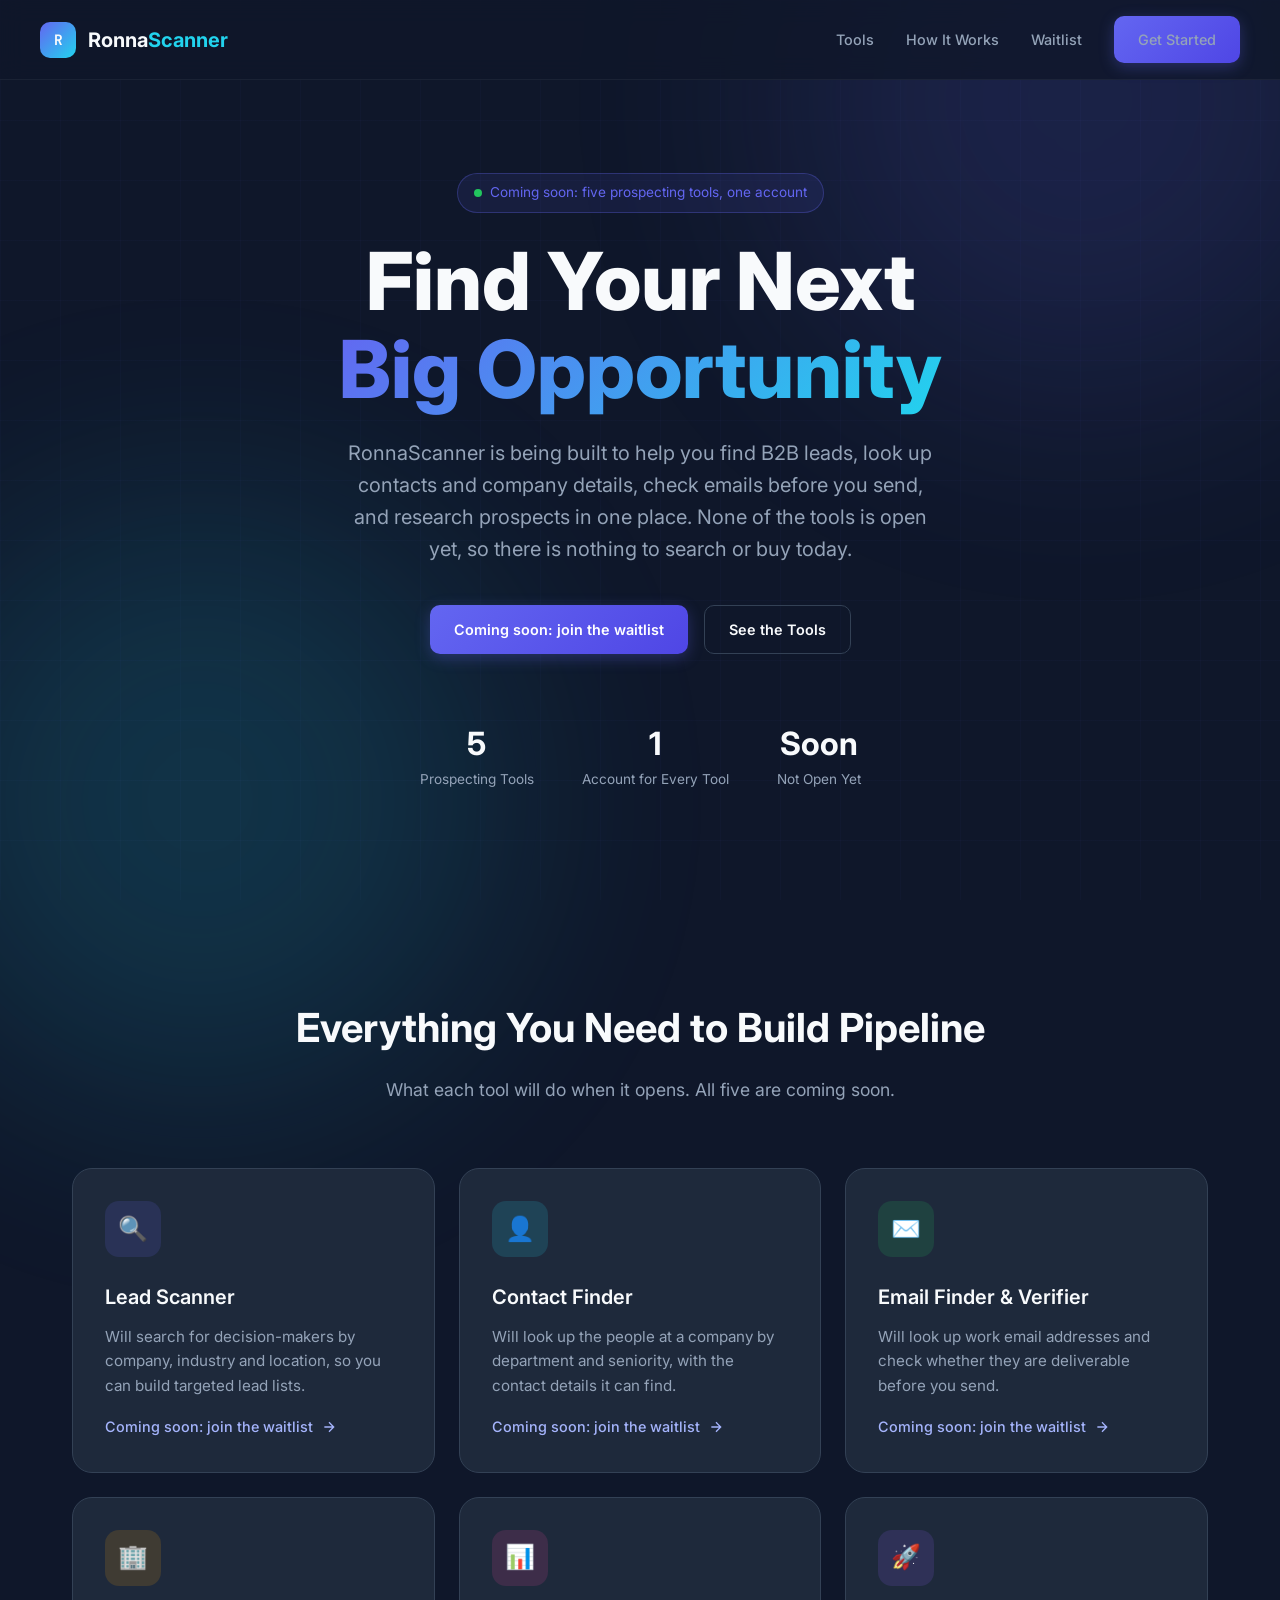
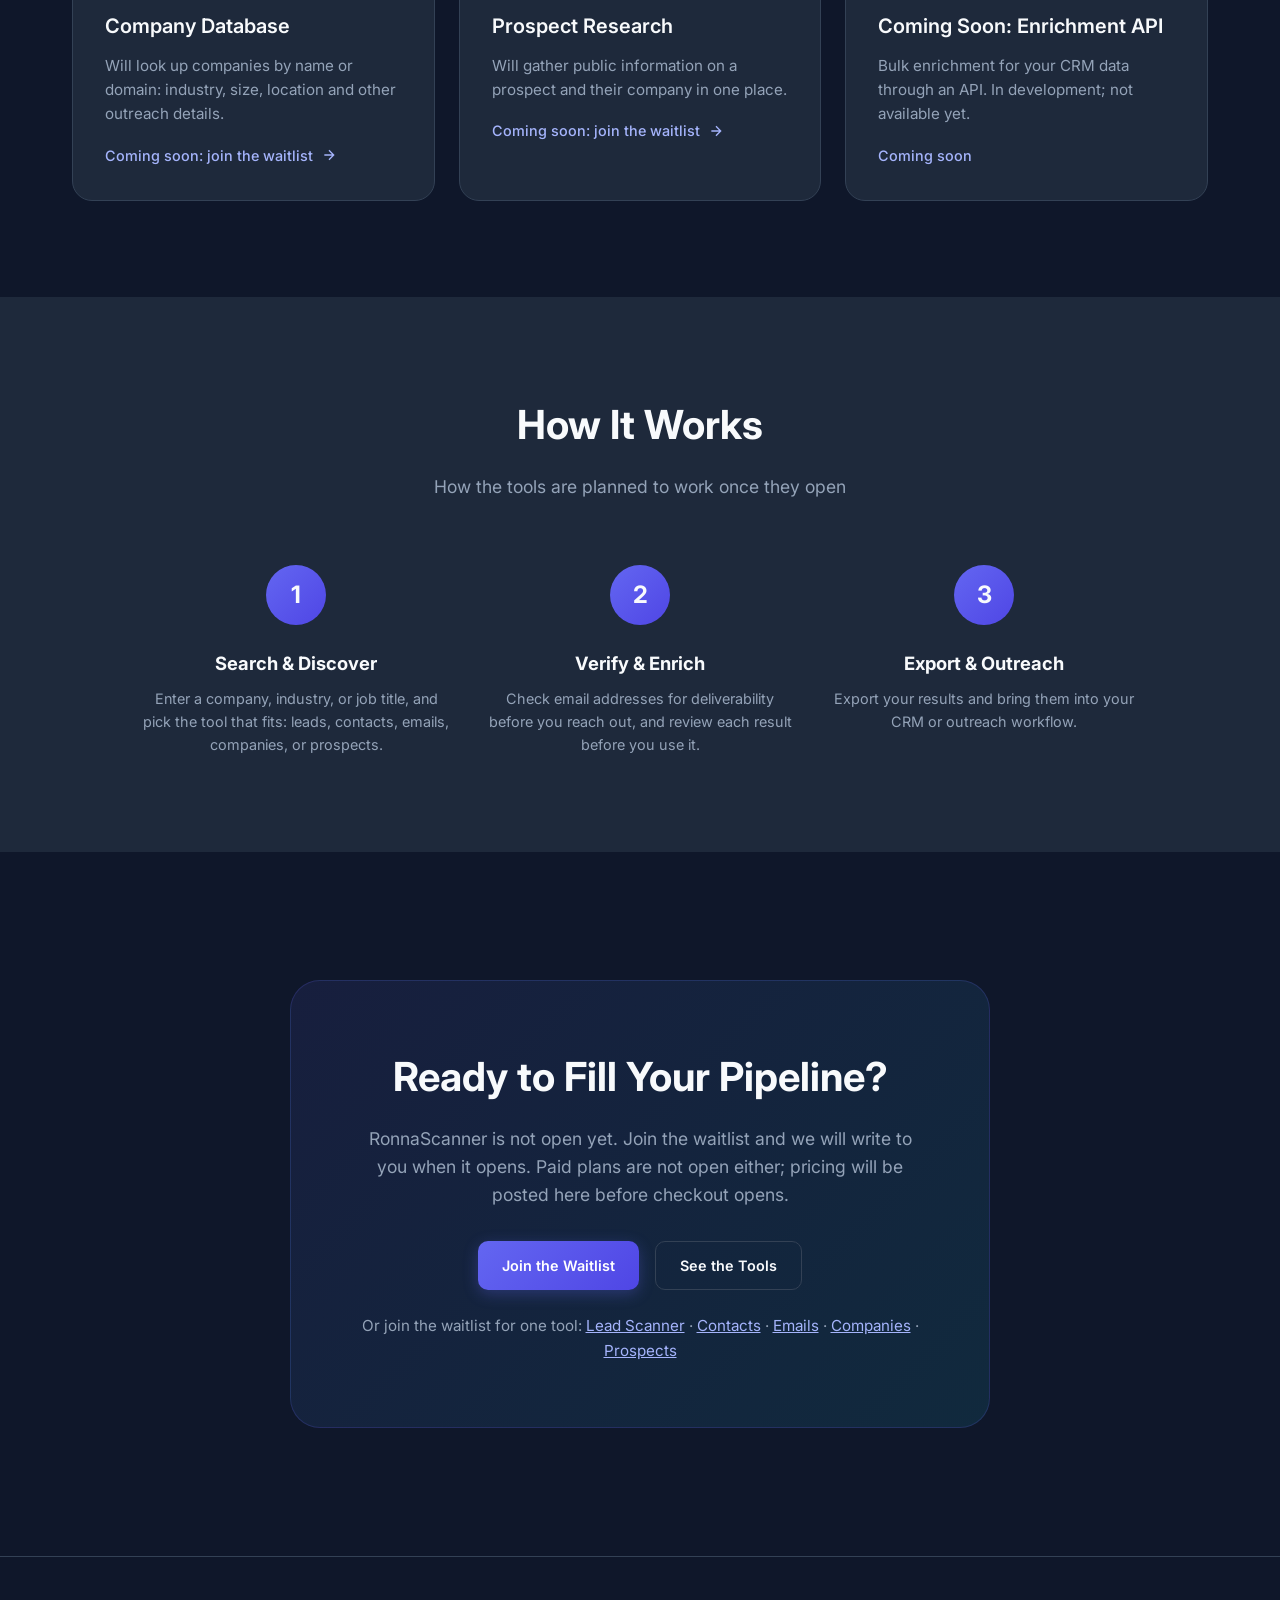
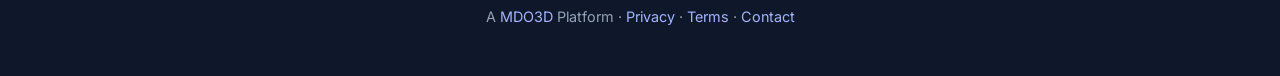
==== index.html @ 21f2241b "fix(contact): /contact 307 -> https://mdo3d.com/contact + footer Contact link (CONTACT-MISSING) Co-A" ====
<!DOCTYPE html>
<html lang="en">
<head>
<meta charset="utf-8">
<!-- SEO:BEGIN -->
<title>RonnaScanner — B2B Lead Generation &amp; Prospecting</title>
<meta name="description" content="RonnaScanner is a set of five B2B prospecting tools for leads, contacts, emails, companies and prospect research. Coming soon: join the waitlist to hear when it opens.">
<meta name="keywords" content="lead generation, B2B leads, contact finder, email finder, company database, sales prospecting">
<meta name="robots" content="index, follow">
<link rel="canonical" href="https://ronnascanner.com/">
<meta name="theme-color" content="#0f172a">
<meta property="og:type" content="website">
<meta property="og:site_name" content="RonnaScanner">
<meta property="og:title" content="RonnaScanner — B2B Lead Generation &amp; Prospecting">
<meta property="og:description" content="RonnaScanner is a set of five B2B prospecting tools for leads, contacts, emails, companies and prospect research. Coming soon: join the waitlist to hear when it opens.">
<meta property="og:url" content="https://ronnascanner.com/">
<meta property="og:image" content="https://ronnascanner.com/og-image.png">
<meta property="og:image:type" content="image/png">
<meta property="og:image:width" content="1200">
<meta property="og:image:height" content="630">
<meta property="og:image:alt" content="RonnaScanner — B2B Lead Generation">
<meta property="og:locale" content="en_US">
<meta name="twitter:card" content="summary_large_image">
<meta name="twitter:title" content="RonnaScanner — B2B Lead Generation &amp; Prospecting">
<meta name="twitter:description" content="RonnaScanner is a set of five B2B prospecting tools for leads, contacts, emails, companies and prospect research. Coming soon: join the waitlist to hear when it opens.">
<meta name="twitter:image" content="https://ronnascanner.com/og-image.png">
<meta name="twitter:image:alt" content="RonnaScanner — B2B Lead Generation">
<link rel="icon" href="/favicon.ico" sizes="32x32">
<link rel="icon" href="/favicon.svg" type="image/svg+xml">
<link rel="apple-touch-icon" href="/apple-touch-icon.png">
<link rel="manifest" href="/site.webmanifest">
<script type="application/ld+json">{"@context":"https://schema.org","@graph":[{"@type":"Organization","name":"RonnaScanner","url":"https://ronnascanner.com/","logo":"https://ronnascanner.com/icon-512.png","parentOrganization":{"@type":"Organization","name":"MDO3D","url":"https://mdo3d.com/"}},{"@type":"WebSite","name":"RonnaScanner","url":"https://ronnascanner.com/"}]}</script>
<!-- SEO:END -->
    <meta name="viewport" content="width=device-width, initial-scale=1.0">
    <meta name="author" content="RonnaScanner">

    <meta name="twitter:site" content="@ronnascanner">

    <link rel="preconnect" href="https://fonts.googleapis.com">
    <link rel="preconnect" href="https://fonts.gstatic.com" crossorigin>
    <link href="https://fonts.googleapis.com/css2?family=Inter:wght@400;500;600;700;800&family=JetBrains+Mono:wght@500&display=swap" rel="stylesheet">
    <style>
        * { margin: 0; padding: 0; box-sizing: border-box; }
        
        :root {
            --primary: #6366f1;
            --primary-dark: #4f46e5;
            --secondary: #22d3ee;
            --dark: #0f172a;
            --dark-card: #1e293b;
            --dark-border: #334155;
            --text: #f8fafc;
            --text-muted: #94a3b8;
            --success: #22c55e;
            --warning: #f59e0b;
        }
        
        button, input, select, textarea { font-family: inherit; }

        body {
            font-family: 'Inter', -apple-system, BlinkMacSystemFont, sans-serif;
            background: var(--dark);
            color: var(--text);
            line-height: 1.6;
            overflow-x: hidden;
        }
        
        /* Animated Background */
        .bg-grid {
            position: fixed;
            inset: 0;
            background-image: 
                linear-gradient(rgba(99, 102, 241, 0.03) 1px, transparent 1px),
                linear-gradient(90deg, rgba(99, 102, 241, 0.03) 1px, transparent 1px);
            background-size: 60px 60px;
            pointer-events: none;
            z-index: 0;
        }
        
        .glow {
            position: fixed;
            width: 600px;
            height: 600px;
            border-radius: 50%;
            filter: blur(120px);
            opacity: 0.15;
            pointer-events: none;
            z-index: 0;
        }
        
        .glow-1 {
            top: -200px;
            right: -100px;
            background: var(--primary);
            animation: float 8s ease-in-out infinite;
        }
        
        .glow-2 {
            bottom: -200px;
            left: -100px;
            background: var(--secondary);
            animation: float 10s ease-in-out infinite reverse;
        }
        
        @keyframes float {
            0%, 100% { transform: translate(0, 0); }
            50% { transform: translate(30px, 30px); }
        }
        
        /* Navigation */
        nav {
            position: fixed;
            top: 0;
            left: 0;
            right: 0;
            z-index: 100;
            padding: 1rem 2rem;
            background: rgba(15, 23, 42, 0.8);
            backdrop-filter: blur(12px);
            border-bottom: 1px solid rgba(255,255,255,0.05);
        }
        
        .nav-content {
            max-width: 1200px;
            margin: 0 auto;
            display: flex;
            justify-content: space-between;
            align-items: center;
        }
        
        .logo {
            display: flex;
            align-items: center;
            gap: 0.75rem;
            font-weight: 700;
            font-size: 1.25rem;
        }

        .logo-icon {
            width: 36px;
            height: 36px;
            background: linear-gradient(135deg, var(--primary), var(--secondary));
            border-radius: 10px;
            display: flex;
            align-items: center;
            justify-content: center;
            font-family: 'JetBrains Mono', monospace;
            font-size: 0.9rem;
        }

        .logo .scanner { color: var(--secondary); }
        
        .nav-links {
            display: flex;
            gap: 2rem;
            align-items: center;
        }
        
        .nav-links a {
            color: var(--text-muted);
            text-decoration: none;
            font-size: 0.9rem;
            font-weight: 500;
            transition: color 0.2s;
        }
        
        .nav-links a:hover { color: var(--text); }

        .nav-toggle {
            display: none;
            align-items: center;
            justify-content: center;
            width: 44px;
            height: 44px;
            background: transparent;
            border: 1px solid rgba(255,255,255,0.12);
            border-radius: 10px;
            color: var(--text);
            font-size: 1.25rem;
            cursor: pointer;
        }
        
        .btn {
            display: inline-flex;
            align-items: center;
            gap: 0.5rem;
            padding: 0.75rem 1.5rem;
            border-radius: 10px;
            font-weight: 600;
            font-size: 0.9rem;
            text-decoration: none;
            transition: all 0.2s;
            cursor: pointer;
            border: none;
        }
        
        .btn-primary {
            background: linear-gradient(135deg, var(--primary), var(--primary-dark));
            color: white;
            box-shadow: 0 4px 15px rgba(99, 102, 241, 0.3);
        }
        
        .btn-primary:hover {
            transform: translateY(-2px);
            box-shadow: 0 6px 20px rgba(99, 102, 241, 0.4);
        }
        
        .btn-outline {
            background: transparent;
            border: 1px solid var(--dark-border);
            color: var(--text);
        }
        
        .btn-outline:hover {
            border-color: var(--primary);
            background: rgba(99, 102, 241, 0.1);
        }
        
        /* Hero Section */
        .hero {
            position: relative;
            z-index: 1;
            min-height: 100vh;
            display: flex;
            flex-direction: column;
            justify-content: center;
            align-items: center;
            text-align: center;
            padding: 8rem 2rem 4rem;
        }
        
        .hero-badge {
            display: inline-flex;
            align-items: center;
            gap: 0.5rem;
            padding: 0.5rem 1rem;
            background: rgba(99, 102, 241, 0.1);
            border: 1px solid rgba(99, 102, 241, 0.3);
            border-radius: 50px;
            font-size: 0.85rem;
            color: var(--primary);
            margin-bottom: 1.5rem;
            animation: fadeInUp 0.6s ease-out;
        }
        
        .hero-badge::before {
            content: '';
            width: 8px;
            height: 8px;
            background: var(--success);
            border-radius: 50%;
            animation: pulse 2s infinite;
        }
        
        @keyframes pulse {
            0%, 100% { opacity: 1; }
            50% { opacity: 0.5; }
        }
        
        .hero h1 {
            font-size: clamp(2.5rem, 8vw, 5rem);
            font-weight: 800;
            line-height: 1.1;
            margin-bottom: 1.5rem;
            animation: fadeInUp 0.6s ease-out 0.1s backwards;
        }
        
        .hero h1 .gradient {
            background: linear-gradient(135deg, var(--primary), var(--secondary));
            -webkit-background-clip: text;
            -webkit-text-fill-color: transparent;
            background-clip: text;
        }
        
        .hero p {
            font-size: 1.25rem;
            color: var(--text-muted);
            max-width: 600px;
            margin-bottom: 2.5rem;
            animation: fadeInUp 0.6s ease-out 0.2s backwards;
        }
        
        .search-hero {
            display: flex;
            gap: 1rem;
            max-width: 500px;
            width: 100%;
            animation: fadeInUp 0.6s ease-out 0.3s backwards;
        }
        
        .search-hero input {
            flex: 1;
            padding: 1rem 1.5rem;
            border-radius: 12px;
            border: 1px solid var(--dark-border);
            background: var(--dark-card);
            color: var(--text);
            font-size: 1rem;
            outline: none;
            transition: border-color 0.2s;
        }
        
        .search-hero input:focus {
            border-color: var(--primary);
        }
        
        .search-hero input::placeholder {
            color: var(--text-muted);
        }
        
        .hero-stats {
            display: flex;
            gap: 3rem;
            margin-top: 4rem;
            animation: fadeInUp 0.6s ease-out 0.4s backwards;
        }
        
        .stat {
            text-align: center;
        }
        
        .stat-value {
            font-size: 2rem;
            font-weight: 700;
            color: var(--text);
        }
        
        .stat-label {
            font-size: 0.85rem;
            color: var(--text-muted);
        }
        
        @keyframes fadeInUp {
            from {
                opacity: 0;
                transform: translateY(20px);
            }
            to {
                opacity: 1;
                transform: translateY(0);
            }
        }
        
        /* Features Section */
        .features {
            position: relative;
            z-index: 1;
            padding: 6rem 2rem;
            max-width: 1200px;
            margin: 0 auto;
        }
        
        .section-header {
            text-align: center;
            margin-bottom: 4rem;
        }
        
        .section-header h2 {
            font-size: 2.5rem;
            font-weight: 700;
            margin-bottom: 1rem;
        }
        
        .section-header p {
            color: var(--text-muted);
            font-size: 1.1rem;
        }
        
        .features-grid {
            display: grid;
            grid-template-columns: repeat(auto-fit, minmax(min(350px, 100%), 1fr));
            gap: 1.5rem;
        }
        
        .feature-card {
            background: var(--dark-card);
            border: 1px solid var(--dark-border);
            border-radius: 20px;
            padding: 2rem;
            transition: all 0.3s;
            text-decoration: none;
            color: inherit;
            display: block;
        }
        
        .feature-card:hover {
            border-color: var(--primary);
            transform: translateY(-5px);
            box-shadow: 0 20px 40px rgba(0,0,0,0.3);
        }
        
        .feature-icon {
            width: 56px;
            height: 56px;
            border-radius: 14px;
            display: flex;
            align-items: center;
            justify-content: center;
            font-size: 1.5rem;
            margin-bottom: 1.5rem;
        }
        
        .feature-card:nth-child(1) .feature-icon { background: rgba(99, 102, 241, 0.15); }
        .feature-card:nth-child(2) .feature-icon { background: rgba(34, 211, 238, 0.15); }
        .feature-card:nth-child(3) .feature-icon { background: rgba(34, 197, 94, 0.15); }
        .feature-card:nth-child(4) .feature-icon { background: rgba(245, 158, 11, 0.15); }
        .feature-card:nth-child(5) .feature-icon { background: rgba(236, 72, 153, 0.15); }
        .feature-card:nth-child(6) .feature-icon { background: rgba(139, 92, 246, 0.15); }
        
        .feature-card h3 {
            font-size: 1.25rem;
            font-weight: 600;
            margin-bottom: 0.75rem;
        }
        
        .feature-card p {
            color: var(--text-muted);
            font-size: 0.95rem;
            margin-bottom: 1rem;
        }
        
        .feature-link {
            display: inline-flex;
            align-items: center;
            gap: 0.5rem;
            color: var(--primary);
            font-size: 0.9rem;
            font-weight: 500;
        }
        
        .feature-card:hover .feature-link {
            gap: 0.75rem;
        }
        
        /* How It Works */
        .how-it-works {
            position: relative;
            z-index: 1;
            padding: 6rem 2rem;
            background: var(--dark-card);
        }
        
        .how-content {
            max-width: 1000px;
            margin: 0 auto;
        }
        
        .steps {
            display: grid;
            grid-template-columns: repeat(3, 1fr);
            gap: 2rem;
            margin-top: 3rem;
        }
        
        .step {
            text-align: center;
            position: relative;
        }
        
        .step-number {
            width: 60px;
            height: 60px;
            background: linear-gradient(135deg, var(--primary), var(--primary-dark));
            border-radius: 50%;
            display: flex;
            align-items: center;
            justify-content: center;
            font-size: 1.5rem;
            font-weight: 700;
            margin: 0 auto 1.5rem;
        }
        
        .step h3 {
            font-size: 1.15rem;
            margin-bottom: 0.5rem;
        }
        
        .step p {
            color: var(--text-muted);
            font-size: 0.9rem;
        }
        
        /* CTA Section */
        .cta {
            position: relative;
            z-index: 1;
            padding: 8rem 2rem;
            text-align: center;
        }
        
        .cta-box {
            max-width: 700px;
            margin: 0 auto;
            background: linear-gradient(135deg, rgba(99, 102, 241, 0.1), rgba(34, 211, 238, 0.1));
            border: 1px solid rgba(99, 102, 241, 0.2);
            border-radius: 30px;
            padding: 4rem;
        }
        
        .cta-box h2 {
            font-size: 2.5rem;
            font-weight: 700;
            margin-bottom: 1rem;
        }
        
        .cta-box p {
            color: var(--text-muted);
            font-size: 1.1rem;
            margin-bottom: 2rem;
        }
        
        .cta-box p.cta-choose {
            font-size: 0.95rem;
            margin: 1.5rem 0 0;
        }

        .cta-choose a {
            color: #A5B4FC;
        }

        .cta-buttons {
            display: flex;
            gap: 1rem;
            justify-content: center;
            flex-wrap: wrap;
        }
        
        /* Footer */
        footer {
            position: relative;
            z-index: 1;
            padding: 3rem 2rem;
            border-top: 1px solid var(--dark-border);
            text-align: center;
            color: var(--text-muted);
            font-size: 0.9rem;
        }
        
        footer a {
            color: var(--primary);
            text-decoration: none;
        }
        
        footer a:hover {
            text-decoration: underline;
        }
        
        /* Responsive */
        @media (max-width: 768px) {
            nav {
                padding: 0.75rem 1rem;
            }

            .logo {
                font-size: 1rem;
            }

            .logo-icon {
                width: 28px;
                height: 28px;
                font-size: 0.75rem;
            }

            .logo .scanner {
                display: none;
            }

            .nav-toggle {
                display: inline-flex;
            }

            .nav-links {
                display: none;
                position: absolute;
                top: 100%;
                left: 0;
                right: 0;
                flex-direction: column;
                align-items: stretch;
                gap: 0.25rem;
                padding: 0.75rem 1rem 1rem;
                background: rgba(15, 23, 42, 0.97);
                border-bottom: 1px solid rgba(255,255,255,0.08);
            }

            nav.nav-open .nav-links {
                display: flex;
            }

            .nav-links a {
                padding: 0.75rem 0.5rem;
                font-size: 1rem;
            }

            .nav-links .btn {
                justify-content: center;
            }

            .features {
                padding: 4rem 1rem;
            }

            .hero-stats {
                flex-direction: column;
                gap: 1.5rem;
            }

            .steps {
                grid-template-columns: 1fr;
                gap: 3rem;
            }

            .search-hero {
                flex-direction: column;
            }
        }
        /* A11Y-013: 44px minimum tap targets on touch widths (layout-neutral hit area for the inline footer links) */
        @media (max-width: 768px) {
            footer p a, .cta-choose a { display: inline-block; padding: 14px 4px; margin: -14px -4px; }
        }
            /* A11Y-003: #6366F1 was 3.3:1 on the #1E293B cards and 4.0:1 on the #0F172A footer; indigo-300 is 7.6:1+. */
        .feature-link, footer a { color: #A5B4FC; }
    </style>
<style>.skip-link{position:absolute;left:-9999px;top:8px;z-index:10000;padding:8px 16px;background:#111111;color:#ffffff;font-weight:600;text-decoration:none;border-radius:4px}.skip-link:focus{left:8px;top:8px}</style>
  <script src="/js/consent.js" defer></script>
</head>
<body>
<a class="skip-link" href="#main-content">Skip to content</a>
    <div class="bg-grid"></div>
    <div class="glow glow-1"></div>
    <div class="glow glow-2"></div>
    
    <nav>
        <div class="nav-content">
            <div class="logo">
                <div class="logo-icon">R</div>
                <span>Ronna<span class="scanner">Scanner</span></span>
            </div>
            <button class="nav-toggle" type="button" aria-label="Open menu" aria-expanded="false" aria-controls="nav-links">&#9776;</button>
            <div class="nav-links" id="nav-links">
                <a href="#tools">Tools</a>
                <a href="#how">How It Works</a>
                <a href="#waitlist">Waitlist</a>
                <a href="#tools" class="btn btn-primary">Get Started</a>
            </div>
        </div>
    </nav>
    
    <main id="main-content">
    <section class="hero">
        <div class="hero-badge">
            Coming soon: five prospecting tools, one account
        </div>
        <h1>
            Find Your Next<br>
            <span class="gradient">Big Opportunity</span>
        </h1>
        <p>
            RonnaScanner is being built to help you find B2B leads, look up contacts and company details, check emails before you send, and research prospects in one place. None of the tools is open yet, so there is nothing to search or buy today.
        </p>
        
        <div class="cta-buttons">
            <a href="#waitlist" class="btn btn-primary">Coming soon: join the waitlist</a>
            <a href="#tools" class="btn btn-outline">See the Tools</a>
        </div>
        
        <div class="hero-stats">
            <div class="stat">
                <div class="stat-value">5</div>
                <div class="stat-label">Prospecting Tools</div>
            </div>
            <div class="stat">
                <div class="stat-value">1</div>
                <div class="stat-label">Account for Every Tool</div>
            </div>
            <div class="stat">
                <div class="stat-value">Soon</div>
                <div class="stat-label">Not Open Yet</div>
            </div>
        </div>
    </section>
    
    <section class="features" id="tools">
        <div class="section-header">
            <h2>Everything You Need to Build Pipeline</h2>
            <p>What each tool will do when it opens. All five are coming soon.</p>
        </div>
        
        <div class="features-grid">
            <a href="https://leads.ronnascanner.com/#waitlist" class="feature-card">
                <div class="feature-icon">🔍</div>
                <h3>Lead Scanner</h3>
                <p>Will search for decision-makers by company, industry and location, so you can build targeted lead lists.</p>
                <div class="feature-link">
                    Coming soon: join the waitlist
                    <svg width="16" height="16" viewBox="0 0 24 24" fill="none" stroke="currentColor" stroke-width="2">
                        <path d="M5 12h14M12 5l7 7-7 7"/>
                    </svg>
                </div>
            </a>
            
            <a href="https://contacts.ronnascanner.com/#waitlist" class="feature-card">
                <div class="feature-icon">👤</div>
                <h3>Contact Finder</h3>
                <p>Will look up the people at a company by department and seniority, with the contact details it can find.</p>
                <div class="feature-link">
                    Coming soon: join the waitlist
                    <svg width="16" height="16" viewBox="0 0 24 24" fill="none" stroke="currentColor" stroke-width="2">
                        <path d="M5 12h14M12 5l7 7-7 7"/>
                    </svg>
                </div>
            </a>
            
            <a href="https://emails.ronnascanner.com/#waitlist" class="feature-card">
                <div class="feature-icon">✉️</div>
                <h3>Email Finder & Verifier</h3>
                <p>Will look up work email addresses and check whether they are deliverable before you send.</p>
                <div class="feature-link">
                    Coming soon: join the waitlist
                    <svg width="16" height="16" viewBox="0 0 24 24" fill="none" stroke="currentColor" stroke-width="2">
                        <path d="M5 12h14M12 5l7 7-7 7"/>
                    </svg>
                </div>
            </a>
            
            <a href="https://companies.ronnascanner.com/#waitlist" class="feature-card">
                <div class="feature-icon">🏢</div>
                <h3>Company Database</h3>
                <p>Will look up companies by name or domain: industry, size, location and other outreach details.</p>
                <div class="feature-link">
                    Coming soon: join the waitlist
                    <svg width="16" height="16" viewBox="0 0 24 24" fill="none" stroke="currentColor" stroke-width="2">
                        <path d="M5 12h14M12 5l7 7-7 7"/>
                    </svg>
                </div>
            </a>
            
            <a href="https://prospects.ronnascanner.com/#waitlist" class="feature-card">
                <div class="feature-icon">📊</div>
                <h3>Prospect Research</h3>
                <p>Will gather public information on a prospect and their company in one place.</p>
                <div class="feature-link">
                    Coming soon: join the waitlist
                    <svg width="16" height="16" viewBox="0 0 24 24" fill="none" stroke="currentColor" stroke-width="2">
                        <path d="M5 12h14M12 5l7 7-7 7"/>
                    </svg>
                </div>
            </a>
            
            <div class="feature-card">
                <div class="feature-icon">🚀</div>
                <h3>Coming Soon: Enrichment API</h3>
                <p>Bulk enrichment for your CRM data through an API. In development; not available yet.</p>
                <div class="feature-link">Coming soon</div>
            </div>
        </div>
    </section>
    
    <section class="how-it-works" id="how">
        <div class="how-content">
            <div class="section-header">
                <h2>How It Works</h2>
                <p>How the tools are planned to work once they open</p>
            </div>
            
            <div class="steps">
                <div class="step">
                    <div class="step-number">1</div>
                    <h3>Search & Discover</h3>
                    <p>Enter a company, industry, or job title, and pick the tool that fits: leads, contacts, emails, companies, or prospects.</p>
                </div>
                
                <div class="step">
                    <div class="step-number">2</div>
                    <h3>Verify & Enrich</h3>
                    <p>Check email addresses for deliverability before you reach out, and review each result before you use it.</p>
                </div>
                
                <div class="step">
                    <div class="step-number">3</div>
                    <h3>Export & Outreach</h3>
                    <p>Export your results and bring them into your CRM or outreach workflow.</p>
                </div>
            </div>
        </div>
    </section>
    
    <section class="cta" id="waitlist">
        <div class="cta-box">
            <h2>Ready to Fill Your Pipeline?</h2>
            <p>RonnaScanner is not open yet. Join the waitlist and we will write to you when it opens. Paid plans are not open either; pricing will be posted here before checkout opens.</p>
            <div class="cta-buttons">
                <a href="https://leads.ronnascanner.com/#waitlist" class="btn btn-primary">Join the Waitlist</a>
                <a href="#tools" class="btn btn-outline">See the Tools</a>
            </div>
            <p class="cta-choose">Or join the waitlist for one tool:
                <a href="https://leads.ronnascanner.com/#waitlist">Lead Scanner</a> ·
                <a href="https://contacts.ronnascanner.com/#waitlist">Contacts</a> ·
                <a href="https://emails.ronnascanner.com/#waitlist">Emails</a> ·
                <a href="https://companies.ronnascanner.com/#waitlist">Companies</a> ·
                <a href="https://prospects.ronnascanner.com/#waitlist">Prospects</a>
            </p>
        </div>
    </section>
    </main>
    
    <footer>
        <p>
            A <a href="https://mdo3d.com">MDO3D</a> Platform · 
            <a href="/privacy">Privacy</a> · 
            <a href="/terms">Terms</a> · 
            <a href="/contact">Contact</a>
        </p>
    </footer>
    <script src="/js/site.js" defer></script>
</body>
</html>
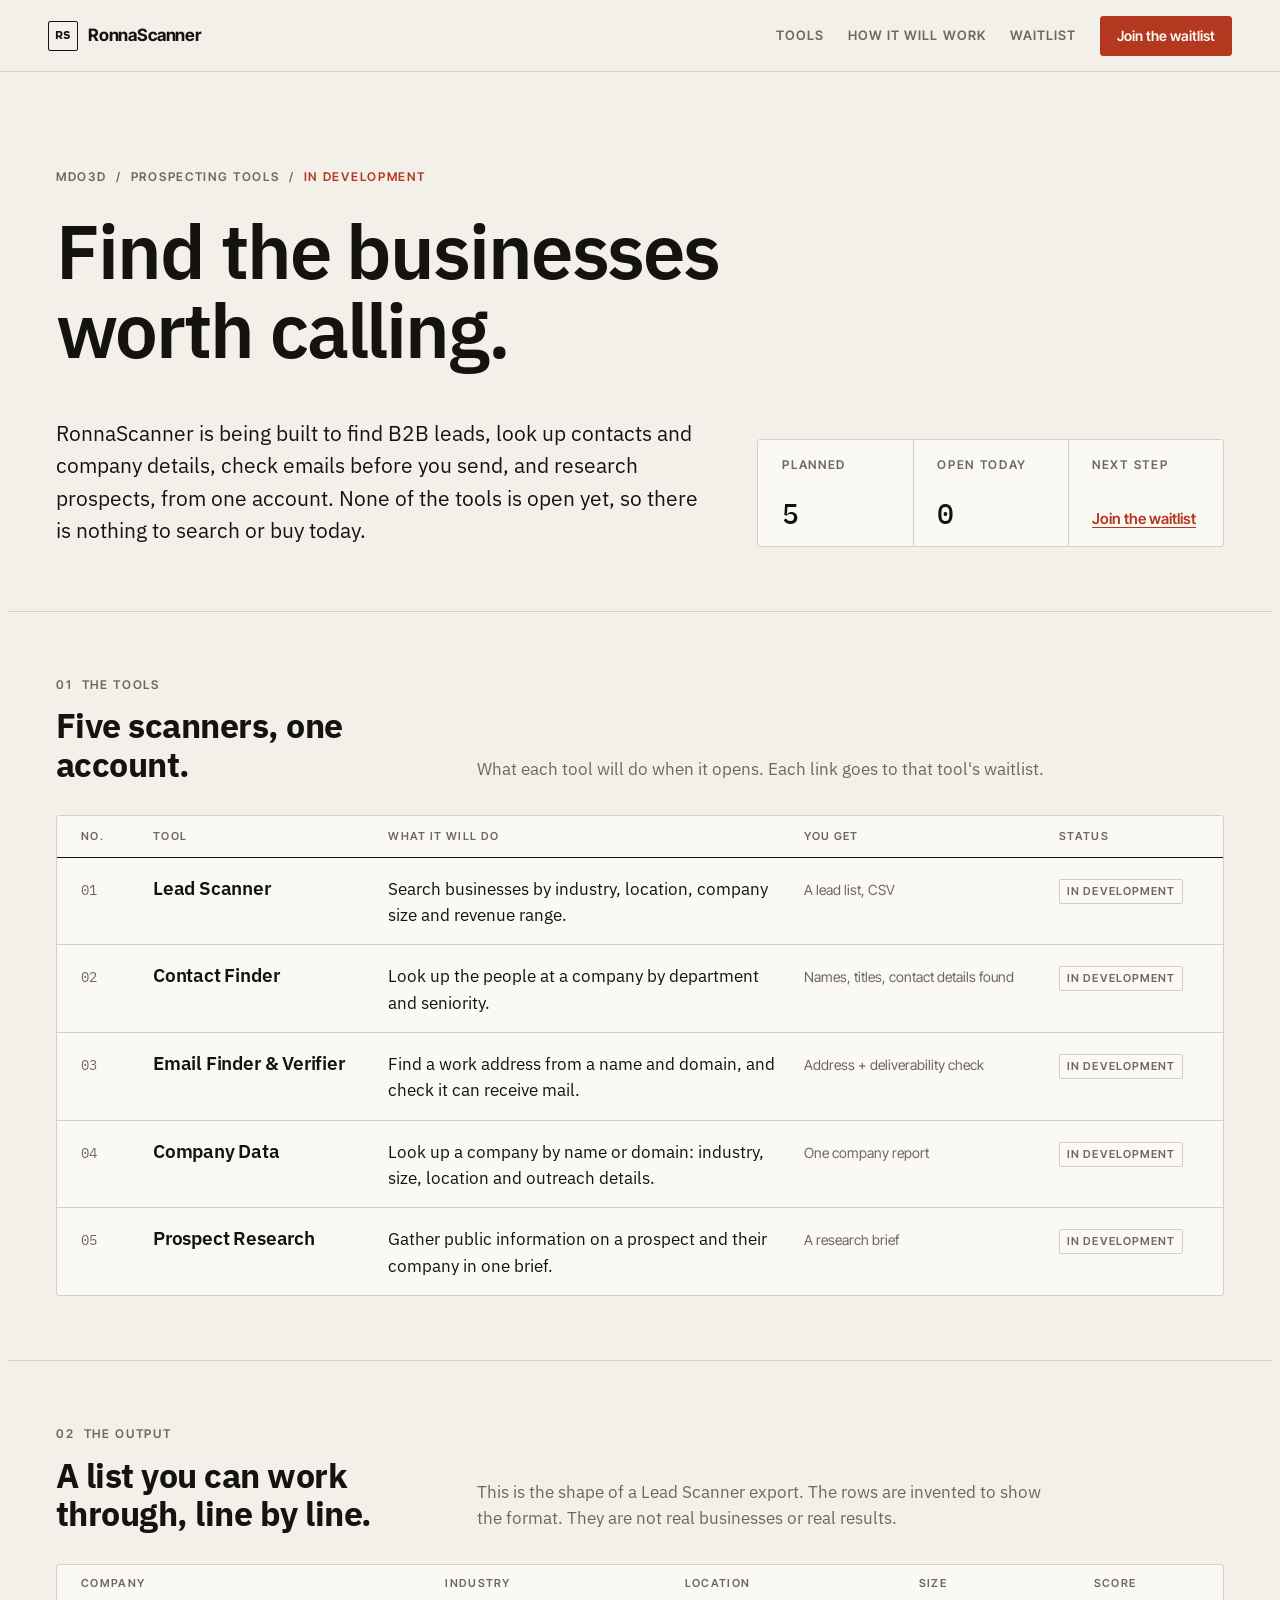
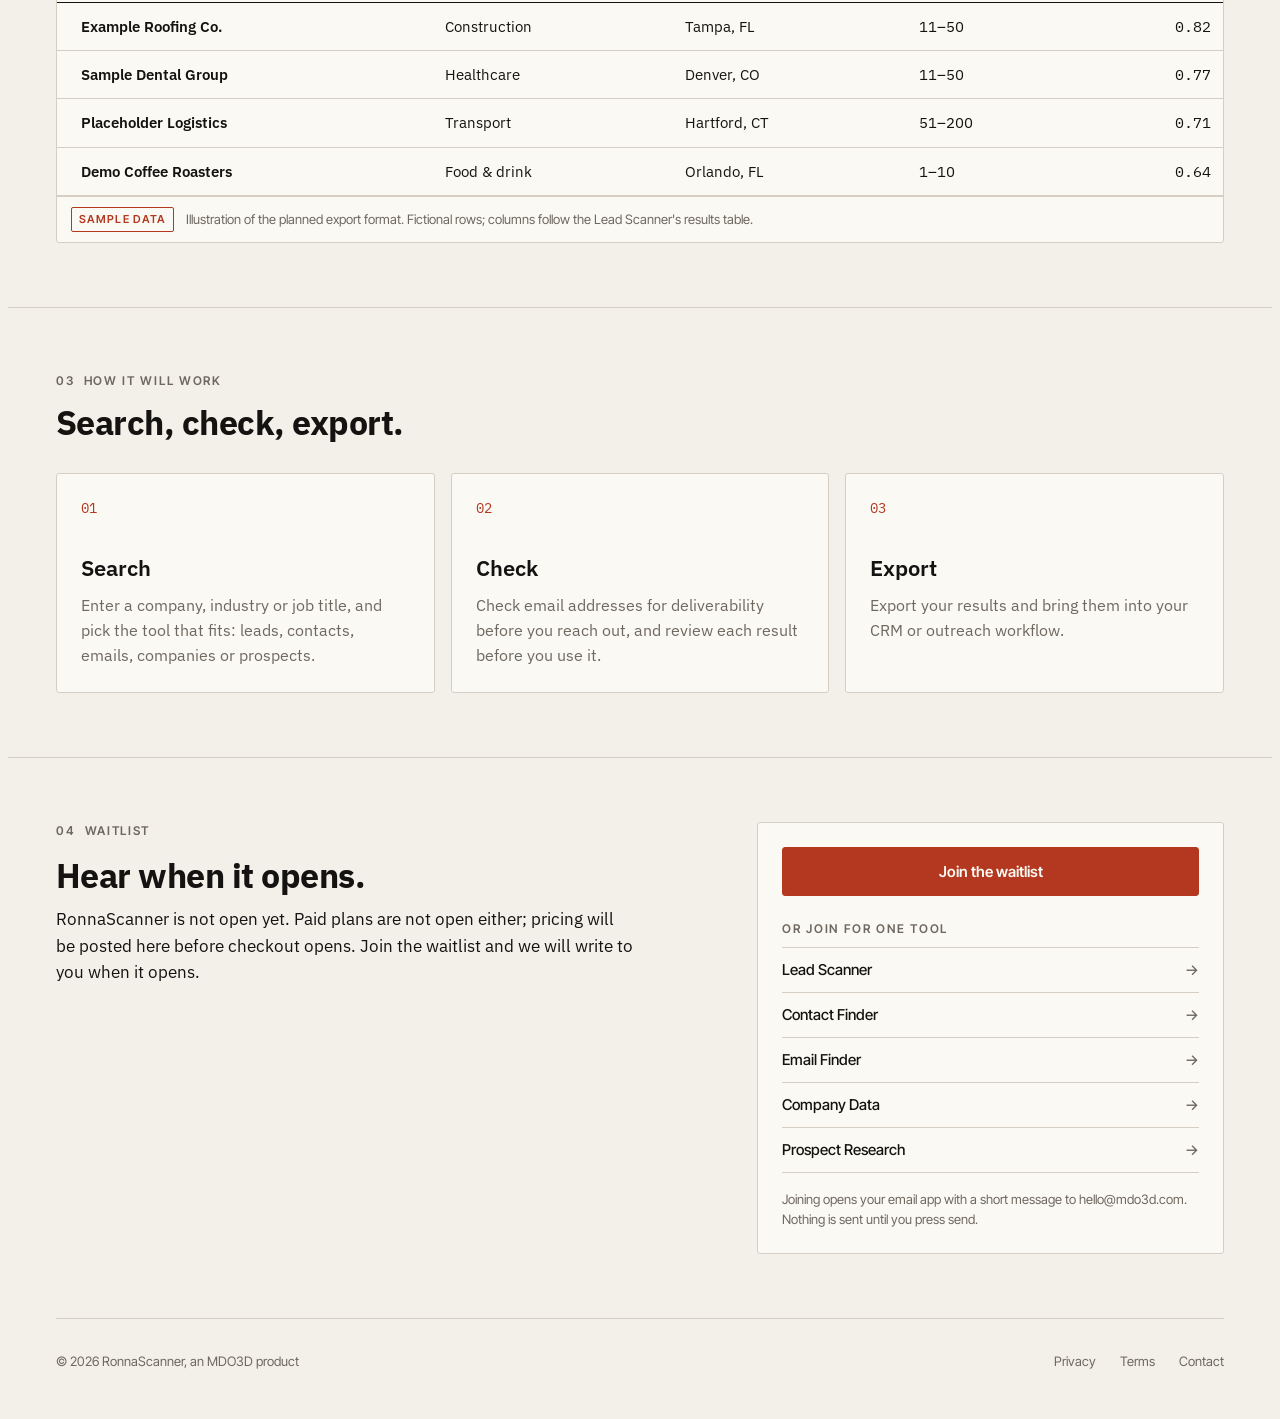
==== commit 70c357d1: "Brand v1 (MDO data family, sub-brand Ronna): ronnascanner.com redesign Editorial Plex headline, RS m" ====
--- a/index.html
+++ b/index.html
@@ -4,15 +4,15 @@
 <meta charset="utf-8">
 <!-- SEO:BEGIN -->
 <title>RonnaScanner — B2B Lead Generation &amp; Prospecting</title>
-<meta name="description" content="RonnaScanner is a set of five B2B prospecting tools for leads, contacts, emails, companies and prospect research. Coming soon: join the waitlist to hear when it opens.">
+<meta name="description" content="RonnaScanner is five B2B prospecting tools in development at MDO3D: leads, contacts, emails, companies and prospect research. None is open yet. Join the waitlist.">
 <meta name="keywords" content="lead generation, B2B leads, contact finder, email finder, company database, sales prospecting">
 <meta name="robots" content="index, follow">
 <link rel="canonical" href="https://ronnascanner.com/">
-<meta name="theme-color" content="#0f172a">
+<meta name="theme-color" content="#F3F0E9">
 <meta property="og:type" content="website">
 <meta property="og:site_name" content="RonnaScanner">
 <meta property="og:title" content="RonnaScanner — B2B Lead Generation &amp; Prospecting">
-<meta property="og:description" content="RonnaScanner is a set of five B2B prospecting tools for leads, contacts, emails, companies and prospect research. Coming soon: join the waitlist to hear when it opens.">
+<meta property="og:description" content="RonnaScanner is five B2B prospecting tools in development at MDO3D: leads, contacts, emails, companies and prospect research. None is open yet. Join the waitlist.">
 <meta property="og:url" content="https://ronnascanner.com/">
 <meta property="og:image" content="https://ronnascanner.com/og-image.png">
 <meta property="og:image:type" content="image/png">
@@ -22,7 +22,7 @@
 <meta property="og:locale" content="en_US">
 <meta name="twitter:card" content="summary_large_image">
 <meta name="twitter:title" content="RonnaScanner — B2B Lead Generation &amp; Prospecting">
-<meta name="twitter:description" content="RonnaScanner is a set of five B2B prospecting tools for leads, contacts, emails, companies and prospect research. Coming soon: join the waitlist to hear when it opens.">
+<meta name="twitter:description" content="RonnaScanner is five B2B prospecting tools in development at MDO3D: leads, contacts, emails, companies and prospect research. None is open yet. Join the waitlist.">
 <meta name="twitter:image" content="https://ronnascanner.com/og-image.png">
 <meta name="twitter:image:alt" content="RonnaScanner — B2B Lead Generation">
 <link rel="icon" href="/favicon.ico" sizes="32x32">
@@ -34,784 +34,161 @@
     <meta name="viewport" content="width=device-width, initial-scale=1.0">
     <meta name="author" content="RonnaScanner">
 
+    <meta name="viewport" content="width=device-width, initial-scale=1.0">
+    <meta name="author" content="RonnaScanner">
     <meta name="twitter:site" content="@ronnascanner">
-
     <link rel="preconnect" href="https://fonts.googleapis.com">
     <link rel="preconnect" href="https://fonts.gstatic.com" crossorigin>
-    <link href="https://fonts.googleapis.com/css2?family=Inter:wght@400;500;600;700;800&family=JetBrains+Mono:wght@500&display=swap" rel="stylesheet">
-    <style>
-        * { margin: 0; padding: 0; box-sizing: border-box; }
-        
-        :root {
-            --primary: #6366f1;
-            --primary-dark: #4f46e5;
-            --secondary: #22d3ee;
-            --dark: #0f172a;
-            --dark-card: #1e293b;
-            --dark-border: #334155;
-            --text: #f8fafc;
-            --text-muted: #94a3b8;
-            --success: #22c55e;
-            --warning: #f59e0b;
-        }
-        
-        button, input, select, textarea { font-family: inherit; }
+    <link href="https://fonts.googleapis.com/css2?family=Inter+Tight:wght@500;600;700&amp;family=IBM+Plex+Sans:wght@400;500;600;700&amp;family=IBM+Plex+Mono:wght@400;500&amp;display=swap" rel="stylesheet">
+    <link rel="stylesheet" href="/css/mdo-brand.css">
+    <link rel="stylesheet" href="/css/ronna.css">
+</head>
+<body class="mdo f-data">
+<a class="skip-link" href="#main-content">Skip to content</a>
 
-        body {
-            font-family: 'Inter', -apple-system, BlinkMacSystemFont, sans-serif;
-            background: var(--dark);
-            color: var(--text);
-            line-height: 1.6;
-            overflow-x: hidden;
-        }
-        
-        /* Animated Background */
-        .bg-grid {
-            position: fixed;
-            inset: 0;
-            background-image: 
-                linear-gradient(rgba(99, 102, 241, 0.03) 1px, transparent 1px),
-                linear-gradient(90deg, rgba(99, 102, 241, 0.03) 1px, transparent 1px);
-            background-size: 60px 60px;
-            pointer-events: none;
-            z-index: 0;
-        }
-        
-        .glow {
-            position: fixed;
-            width: 600px;
-            height: 600px;
-            border-radius: 50%;
-            filter: blur(120px);
-            opacity: 0.15;
-            pointer-events: none;
-            z-index: 0;
-        }
-        
-        .glow-1 {
-            top: -200px;
-            right: -100px;
-            background: var(--primary);
-            animation: float 8s ease-in-out infinite;
-        }
-        
-        .glow-2 {
-            bottom: -200px;
-            left: -100px;
-            background: var(--secondary);
-            animation: float 10s ease-in-out infinite reverse;
-        }
-        
-        @keyframes float {
-            0%, 100% { transform: translate(0, 0); }
-            50% { transform: translate(30px, 30px); }
-        }
-        
-        /* Navigation */
-        nav {
-            position: fixed;
-            top: 0;
-            left: 0;
-            right: 0;
-            z-index: 100;
-            padding: 1rem 2rem;
-            background: rgba(15, 23, 42, 0.8);
-            backdrop-filter: blur(12px);
-            border-bottom: 1px solid rgba(255,255,255,0.05);
-        }
-        
-        .nav-content {
-            max-width: 1200px;
-            margin: 0 auto;
-            display: flex;
-            justify-content: space-between;
-            align-items: center;
-        }
-        
-        .logo {
-            display: flex;
-            align-items: center;
-            gap: 0.75rem;
-            font-weight: 700;
-            font-size: 1.25rem;
-        }
+<nav class="mdo-hdr rs-hdr" aria-label="Main">
+    <a class="mark" href="/" aria-label="RonnaScanner home">
+        <span class="rs-mark" aria-hidden="true">RS</span>
+        <span>RonnaScanner</span>
+    </a>
+    <button class="nav-toggle" type="button" aria-label="Open menu" aria-expanded="false" aria-controls="nav-links">&#9776;</button>
+    <div class="nav-links" id="nav-links">
+        <a href="#tools">Tools</a>
+        <a href="#how">How it will work</a>
+        <a href="#waitlist">Waitlist</a>
+        <a href="#waitlist" class="btn">Join the waitlist</a>
+    </div>
+</nav>
 
-        .logo-icon {
-            width: 36px;
-            height: 36px;
-            background: linear-gradient(135deg, var(--primary), var(--secondary));
-            border-radius: 10px;
-            display: flex;
-            align-items: center;
-            justify-content: center;
-            font-family: 'JetBrains Mono', monospace;
-            font-size: 0.9rem;
-        }
+<main id="main-content">
 
-        .logo .scanner { color: var(--secondary); }
-        
-        .nav-links {
-            display: flex;
-            gap: 2rem;
-            align-items: center;
-        }
-        
-        .nav-links a {
-            color: var(--text-muted);
-            text-decoration: none;
-            font-size: 0.9rem;
-            font-weight: 500;
-            transition: color 0.2s;
-        }
-        
-        .nav-links a:hover { color: var(--text); }
-
-        .nav-toggle {
-            display: none;
-            align-items: center;
-            justify-content: center;
-            width: 44px;
-            height: 44px;
-            background: transparent;
-            border: 1px solid rgba(255,255,255,0.12);
-            border-radius: 10px;
-            color: var(--text);
-            font-size: 1.25rem;
-            cursor: pointer;
-        }
-        
-        .btn {
-            display: inline-flex;
-            align-items: center;
-            gap: 0.5rem;
-            padding: 0.75rem 1.5rem;
-            border-radius: 10px;
-            font-weight: 600;
-            font-size: 0.9rem;
-            text-decoration: none;
-            transition: all 0.2s;
-            cursor: pointer;
-            border: none;
-        }
-        
-        .btn-primary {
-            background: linear-gradient(135deg, var(--primary), var(--primary-dark));
-            color: white;
-            box-shadow: 0 4px 15px rgba(99, 102, 241, 0.3);
-        }
-        
-        .btn-primary:hover {
-            transform: translateY(-2px);
-            box-shadow: 0 6px 20px rgba(99, 102, 241, 0.4);
-        }
-        
-        .btn-outline {
-            background: transparent;
-            border: 1px solid var(--dark-border);
-            color: var(--text);
-        }
-        
-        .btn-outline:hover {
-            border-color: var(--primary);
-            background: rgba(99, 102, 241, 0.1);
-        }
-        
-        /* Hero Section */
-        .hero {
-            position: relative;
-            z-index: 1;
-            min-height: 100vh;
-            display: flex;
-            flex-direction: column;
-            justify-content: center;
-            align-items: center;
-            text-align: center;
-            padding: 8rem 2rem 4rem;
-        }
-        
-        .hero-badge {
-            display: inline-flex;
-            align-items: center;
-            gap: 0.5rem;
-            padding: 0.5rem 1rem;
-            background: rgba(99, 102, 241, 0.1);
-            border: 1px solid rgba(99, 102, 241, 0.3);
-            border-radius: 50px;
-            font-size: 0.85rem;
-            color: var(--primary);
-            margin-bottom: 1.5rem;
-            animation: fadeInUp 0.6s ease-out;
-        }
-        
-        .hero-badge::before {
-            content: '';
-            width: 8px;
-            height: 8px;
-            background: var(--success);
-            border-radius: 50%;
-            animation: pulse 2s infinite;
-        }
-        
-        @keyframes pulse {
-            0%, 100% { opacity: 1; }
-            50% { opacity: 0.5; }
-        }
-        
-        .hero h1 {
-            font-size: clamp(2.5rem, 8vw, 5rem);
-            font-weight: 800;
-            line-height: 1.1;
-            margin-bottom: 1.5rem;
-            animation: fadeInUp 0.6s ease-out 0.1s backwards;
-        }
-        
-        .hero h1 .gradient {
-            background: linear-gradient(135deg, var(--primary), var(--secondary));
-            -webkit-background-clip: text;
-            -webkit-text-fill-color: transparent;
-            background-clip: text;
-        }
-        
-        .hero p {
-            font-size: 1.25rem;
-            color: var(--text-muted);
-            max-width: 600px;
-            margin-bottom: 2.5rem;
-            animation: fadeInUp 0.6s ease-out 0.2s backwards;
-        }
-        
-        .search-hero {
-            display: flex;
-            gap: 1rem;
-            max-width: 500px;
-            width: 100%;
-            animation: fadeInUp 0.6s ease-out 0.3s backwards;
-        }
-        
-        .search-hero input {
-            flex: 1;
-            padding: 1rem 1.5rem;
-            border-radius: 12px;
-            border: 1px solid var(--dark-border);
-            background: var(--dark-card);
-            color: var(--text);
-            font-size: 1rem;
-            outline: none;
-            transition: border-color 0.2s;
-        }
-        
-        .search-hero input:focus {
-            border-color: var(--primary);
-        }
-        
-        .search-hero input::placeholder {
-            color: var(--text-muted);
-        }
-        
-        .hero-stats {
-            display: flex;
-            gap: 3rem;
-            margin-top: 4rem;
-            animation: fadeInUp 0.6s ease-out 0.4s backwards;
-        }
-        
-        .stat {
-            text-align: center;
-        }
-        
-        .stat-value {
-            font-size: 2rem;
-            font-weight: 700;
-            color: var(--text);
-        }
-        
-        .stat-label {
-            font-size: 0.85rem;
-            color: var(--text-muted);
-        }
-        
-        @keyframes fadeInUp {
-            from {
-                opacity: 0;
-                transform: translateY(20px);
-            }
-            to {
-                opacity: 1;
-                transform: translateY(0);
-            }
-        }
-        
-        /* Features Section */
-        .features {
-            position: relative;
-            z-index: 1;
-            padding: 6rem 2rem;
-            max-width: 1200px;
-            margin: 0 auto;
-        }
-        
-        .section-header {
-            text-align: center;
-            margin-bottom: 4rem;
-        }
-        
-        .section-header h2 {
-            font-size: 2.5rem;
-            font-weight: 700;
-            margin-bottom: 1rem;
-        }
-        
-        .section-header p {
-            color: var(--text-muted);
-            font-size: 1.1rem;
-        }
-        
-        .features-grid {
-            display: grid;
-            grid-template-columns: repeat(auto-fit, minmax(min(350px, 100%), 1fr));
-            gap: 1.5rem;
-        }
-        
-        .feature-card {
-            background: var(--dark-card);
-            border: 1px solid var(--dark-border);
-            border-radius: 20px;
-            padding: 2rem;
-            transition: all 0.3s;
-            text-decoration: none;
-            color: inherit;
-            display: block;
-        }
-        
-        .feature-card:hover {
-            border-color: var(--primary);
-            transform: translateY(-5px);
-            box-shadow: 0 20px 40px rgba(0,0,0,0.3);
-        }
-        
-        .feature-icon {
-            width: 56px;
-            height: 56px;
-            border-radius: 14px;
-            display: flex;
-            align-items: center;
-            justify-content: center;
-            font-size: 1.5rem;
-            margin-bottom: 1.5rem;
-        }
-        
-        .feature-card:nth-child(1) .feature-icon { background: rgba(99, 102, 241, 0.15); }
-        .feature-card:nth-child(2) .feature-icon { background: rgba(34, 211, 238, 0.15); }
-        .feature-card:nth-child(3) .feature-icon { background: rgba(34, 197, 94, 0.15); }
-        .feature-card:nth-child(4) .feature-icon { background: rgba(245, 158, 11, 0.15); }
-        .feature-card:nth-child(5) .feature-icon { background: rgba(236, 72, 153, 0.15); }
-        .feature-card:nth-child(6) .feature-icon { background: rgba(139, 92, 246, 0.15); }
-        
-        .feature-card h3 {
-            font-size: 1.25rem;
-            font-weight: 600;
-            margin-bottom: 0.75rem;
-        }
-        
-        .feature-card p {
-            color: var(--text-muted);
-            font-size: 0.95rem;
-            margin-bottom: 1rem;
-        }
-        
-        .feature-link {
-            display: inline-flex;
-            align-items: center;
-            gap: 0.5rem;
-            color: var(--primary);
-            font-size: 0.9rem;
-            font-weight: 500;
-        }
-        
-        .feature-card:hover .feature-link {
-            gap: 0.75rem;
-        }
-        
-        /* How It Works */
-        .how-it-works {
-            position: relative;
-            z-index: 1;
-            padding: 6rem 2rem;
-            background: var(--dark-card);
-        }
-        
-        .how-content {
-            max-width: 1000px;
-            margin: 0 auto;
-        }
-        
-        .steps {
-            display: grid;
-            grid-template-columns: repeat(3, 1fr);
-            gap: 2rem;
-            margin-top: 3rem;
-        }
-        
-        .step {
-            text-align: center;
-            position: relative;
-        }
-        
-        .step-number {
-            width: 60px;
-            height: 60px;
-            background: linear-gradient(135deg, var(--primary), var(--primary-dark));
-            border-radius: 50%;
-            display: flex;
-            align-items: center;
-            justify-content: center;
-            font-size: 1.5rem;
-            font-weight: 700;
-            margin: 0 auto 1.5rem;
-        }
-        
-        .step h3 {
-            font-size: 1.15rem;
-            margin-bottom: 0.5rem;
-        }
-        
-        .step p {
-            color: var(--text-muted);
-            font-size: 0.9rem;
-        }
-        
-        /* CTA Section */
-        .cta {
-            position: relative;
-            z-index: 1;
-            padding: 8rem 2rem;
-            text-align: center;
-        }
-        
-        .cta-box {
-            max-width: 700px;
-            margin: 0 auto;
-            background: linear-gradient(135deg, rgba(99, 102, 241, 0.1), rgba(34, 211, 238, 0.1));
-            border: 1px solid rgba(99, 102, 241, 0.2);
-            border-radius: 30px;
-            padding: 4rem;
-        }
-        
-        .cta-box h2 {
-            font-size: 2.5rem;
-            font-weight: 700;
-            margin-bottom: 1rem;
-        }
-        
-        .cta-box p {
-            color: var(--text-muted);
-            font-size: 1.1rem;
-            margin-bottom: 2rem;
-        }
-        
-        .cta-box p.cta-choose {
-            font-size: 0.95rem;
-            margin: 1.5rem 0 0;
-        }
-
-        .cta-choose a {
-            color: #A5B4FC;
-        }
-
-        .cta-buttons {
-            display: flex;
-            gap: 1rem;
-            justify-content: center;
-            flex-wrap: wrap;
-        }
-        
-        /* Footer */
-        footer {
-            position: relative;
-            z-index: 1;
-            padding: 3rem 2rem;
-            border-top: 1px solid var(--dark-border);
-            text-align: center;
-            color: var(--text-muted);
-            font-size: 0.9rem;
-        }
-        
-        footer a {
-            color: var(--primary);
-            text-decoration: none;
-        }
-        
-        footer a:hover {
-            text-decoration: underline;
-        }
-        
-        /* Responsive */
-        @media (max-width: 768px) {
-            nav {
-                padding: 0.75rem 1rem;
-            }
-
-            .logo {
-                font-size: 1rem;
-            }
-
-            .logo-icon {
-                width: 28px;
-                height: 28px;
-                font-size: 0.75rem;
-            }
-
-            .logo .scanner {
-                display: none;
-            }
-
-            .nav-toggle {
-                display: inline-flex;
-            }
-
-            .nav-links {
-                display: none;
-                position: absolute;
-                top: 100%;
-                left: 0;
-                right: 0;
-                flex-direction: column;
-                align-items: stretch;
-                gap: 0.25rem;
-                padding: 0.75rem 1rem 1rem;
-                background: rgba(15, 23, 42, 0.97);
-                border-bottom: 1px solid rgba(255,255,255,0.08);
-            }
-
-            nav.nav-open .nav-links {
-                display: flex;
-            }
-
-            .nav-links a {
-                padding: 0.75rem 0.5rem;
-                font-size: 1rem;
-            }
-
-            .nav-links .btn {
-                justify-content: center;
-            }
-
-            .features {
-                padding: 4rem 1rem;
-            }
-
-            .hero-stats {
-                flex-direction: column;
-                gap: 1.5rem;
-            }
-
-            .steps {
-                grid-template-columns: 1fr;
-                gap: 3rem;
-            }
-
-            .search-hero {
-                flex-direction: column;
-            }
-        }
-        /* A11Y-013: 44px minimum tap targets on touch widths (layout-neutral hit area for the inline footer links) */
-        @media (max-width: 768px) {
-            footer p a, .cta-choose a { display: inline-block; padding: 14px 4px; margin: -14px -4px; }
-        }
-            /* A11Y-003: #6366F1 was 3.3:1 on the #1E293B cards and 4.0:1 on the #0F172A footer; indigo-300 is 7.6:1+. */
-        .feature-link, footer a { color: #A5B4FC; }
-    </style>
-<style>.skip-link{position:absolute;left:-9999px;top:8px;z-index:10000;padding:8px 16px;background:#111111;color:#ffffff;font-weight:600;text-decoration:none;border-radius:4px}.skip-link:focus{left:8px;top:8px}</style>
-  <script src="/js/consent.js" defer></script>
-</head>
-<body>
-<a class="skip-link" href="#main-content">Skip to content</a>
-    <div class="bg-grid"></div>
-    <div class="glow glow-1"></div>
-    <div class="glow glow-2"></div>
-    
-    <nav>
-        <div class="nav-content">
-            <div class="logo">
-                <div class="logo-icon">R</div>
-                <span>Ronna<span class="scanner">Scanner</span></span>
-            </div>
-            <button class="nav-toggle" type="button" aria-label="Open menu" aria-expanded="false" aria-controls="nav-links">&#9776;</button>
-            <div class="nav-links" id="nav-links">
-                <a href="#tools">Tools</a>
-                <a href="#how">How It Works</a>
-                <a href="#waitlist">Waitlist</a>
-                <a href="#tools" class="btn btn-primary">Get Started</a>
-            </div>
-        </div>
-    </nav>
-    
-    <main id="main-content">
-    <section class="hero">
-        <div class="hero-badge">
-            Coming soon: five prospecting tools, one account
-        </div>
-        <h1>
-            Find Your Next<br>
-            <span class="gradient">Big Opportunity</span>
-        </h1>
-        <p>
-            RonnaScanner is being built to help you find B2B leads, look up contacts and company details, check emails before you send, and research prospects in one place. None of the tools is open yet, so there is nothing to search or buy today.
-        </p>
-        
-        <div class="cta-buttons">
-            <a href="#waitlist" class="btn btn-primary">Coming soon: join the waitlist</a>
-            <a href="#tools" class="btn btn-outline">See the Tools</a>
-        </div>
-        
-        <div class="hero-stats">
-            <div class="stat">
-                <div class="stat-value">5</div>
-                <div class="stat-label">Prospecting Tools</div>
-            </div>
-            <div class="stat">
-                <div class="stat-value">1</div>
-                <div class="stat-label">Account for Every Tool</div>
-            </div>
-            <div class="stat">
-                <div class="stat-value">Soon</div>
-                <div class="stat-label">Not Open Yet</div>
-            </div>
+    <section class="wrap rs-hero" aria-labelledby="hero-title">
+        <p class="label">MDO3D &nbsp;/&nbsp; Prospecting tools &nbsp;/&nbsp; <span class="rs-status-word">In development</span></p>
+        <h1 id="hero-title" class="display">Find the businesses worth&nbsp;calling.</h1>
+        <div class="rs-hero-foot">
+            <p class="lead">RonnaScanner is being built to find B2B leads, look up contacts and company details, check emails before you send, and research prospects, from one account. None of the tools is open yet, so there is nothing to search or buy today.</p>
+            <dl class="rs-status box" aria-label="Status today">
+                <div><dt class="label">Planned</dt><dd class="num">5</dd></div>
+                <div><dt class="label">Open today</dt><dd class="num">0</dd></div>
+                <div><dt class="label">Next step</dt><dd><a href="#waitlist">Join the waitlist</a></dd></div>
+            </dl>
         </div>
     </section>
-    
-    <section class="features" id="tools">
-        <div class="section-header">
-            <h2>Everything You Need to Build Pipeline</h2>
-            <p>What each tool will do when it opens. All five are coming soon.</p>
-        </div>
-        
-        <div class="features-grid">
-            <a href="https://leads.ronnascanner.com/#waitlist" class="feature-card">
-                <div class="feature-icon">🔍</div>
-                <h3>Lead Scanner</h3>
-                <p>Will search for decision-makers by company, industry and location, so you can build targeted lead lists.</p>
-                <div class="feature-link">
-                    Coming soon: join the waitlist
-                    <svg width="16" height="16" viewBox="0 0 24 24" fill="none" stroke="currentColor" stroke-width="2">
-                        <path d="M5 12h14M12 5l7 7-7 7"/>
-                    </svg>
-                </div>
+
+    <section class="wrap rs-section" id="tools" aria-labelledby="tools-title">
+        <header class="rs-section-head">
+            <p class="label">01 &nbsp;The tools</p>
+            <h2 id="tools-title">Five scanners, one account.</h2>
+            <p class="rs-section-note">What each tool will do when it opens. Each link goes to that tool's waitlist.</p>
+        </header>
+        <div class="rs-index box" role="table" aria-label="RonnaScanner tools">
+            <div class="rs-row rs-row-head" role="row">
+                <span role="columnheader">No.</span>
+                <span role="columnheader">Tool</span>
+                <span role="columnheader">What it will do</span>
+                <span role="columnheader">You get</span>
+                <span role="columnheader">Status</span>
+            </div>
+            <a class="rs-row" role="row" href="https://leads.ronnascanner.com/#waitlist">
+                <span class="num" role="cell">01</span>
+                <span class="rs-tool" role="cell">Lead Scanner</span>
+                <span role="cell">Search businesses by industry, location, company size and revenue range.</span>
+                <span role="cell" class="rs-out">A lead list, CSV</span>
+                <span role="cell"><span class="tag">In development</span></span>
             </a>
-            
-            <a href="https://contacts.ronnascanner.com/#waitlist" class="feature-card">
-                <div class="feature-icon">👤</div>
-                <h3>Contact Finder</h3>
-                <p>Will look up the people at a company by department and seniority, with the contact details it can find.</p>
-                <div class="feature-link">
-                    Coming soon: join the waitlist
-                    <svg width="16" height="16" viewBox="0 0 24 24" fill="none" stroke="currentColor" stroke-width="2">
-                        <path d="M5 12h14M12 5l7 7-7 7"/>
-                    </svg>
-                </div>
+            <a class="rs-row" role="row" href="https://contacts.ronnascanner.com/#waitlist">
+                <span class="num" role="cell">02</span>
+                <span class="rs-tool" role="cell">Contact Finder</span>
+                <span role="cell">Look up the people at a company by department and seniority.</span>
+                <span role="cell" class="rs-out">Names, titles, contact details found</span>
+                <span role="cell"><span class="tag">In development</span></span>
             </a>
-            
-            <a href="https://emails.ronnascanner.com/#waitlist" class="feature-card">
-                <div class="feature-icon">✉️</div>
-                <h3>Email Finder & Verifier</h3>
-                <p>Will look up work email addresses and check whether they are deliverable before you send.</p>
-                <div class="feature-link">
-                    Coming soon: join the waitlist
-                    <svg width="16" height="16" viewBox="0 0 24 24" fill="none" stroke="currentColor" stroke-width="2">
-                        <path d="M5 12h14M12 5l7 7-7 7"/>
-                    </svg>
-                </div>
+            <a class="rs-row" role="row" href="https://emails.ronnascanner.com/#waitlist">
+                <span class="num" role="cell">03</span>
+                <span class="rs-tool" role="cell">Email Finder &amp; Verifier</span>
+                <span role="cell">Find a work address from a name and domain, and check it can receive mail.</span>
+                <span role="cell" class="rs-out">Address + deliverability check</span>
+                <span role="cell"><span class="tag">In development</span></span>
             </a>
-            
-            <a href="https://companies.ronnascanner.com/#waitlist" class="feature-card">
-                <div class="feature-icon">🏢</div>
-                <h3>Company Database</h3>
-                <p>Will look up companies by name or domain: industry, size, location and other outreach details.</p>
-                <div class="feature-link">
-                    Coming soon: join the waitlist
-                    <svg width="16" height="16" viewBox="0 0 24 24" fill="none" stroke="currentColor" stroke-width="2">
-                        <path d="M5 12h14M12 5l7 7-7 7"/>
-                    </svg>
-                </div>
+            <a class="rs-row" role="row" href="https://companies.ronnascanner.com/#waitlist">
+                <span class="num" role="cell">04</span>
+                <span class="rs-tool" role="cell">Company Data</span>
+                <span role="cell">Look up a company by name or domain: industry, size, location and outreach details.</span>
+                <span role="cell" class="rs-out">One company report</span>
+                <span role="cell"><span class="tag">In development</span></span>
             </a>
-            
-            <a href="https://prospects.ronnascanner.com/#waitlist" class="feature-card">
-                <div class="feature-icon">📊</div>
-                <h3>Prospect Research</h3>
-                <p>Will gather public information on a prospect and their company in one place.</p>
-                <div class="feature-link">
-                    Coming soon: join the waitlist
-                    <svg width="16" height="16" viewBox="0 0 24 24" fill="none" stroke="currentColor" stroke-width="2">
-                        <path d="M5 12h14M12 5l7 7-7 7"/>
-                    </svg>
-                </div>
+            <a class="rs-row" role="row" href="https://prospects.ronnascanner.com/#waitlist">
+                <span class="num" role="cell">05</span>
+                <span class="rs-tool" role="cell">Prospect Research</span>
+                <span role="cell">Gather public information on a prospect and their company in one brief.</span>
+                <span role="cell" class="rs-out">A research brief</span>
+                <span role="cell"><span class="tag">In development</span></span>
             </a>
-            
-            <div class="feature-card">
-                <div class="feature-icon">🚀</div>
-                <h3>Coming Soon: Enrichment API</h3>
-                <p>Bulk enrichment for your CRM data through an API. In development; not available yet.</p>
-                <div class="feature-link">Coming soon</div>
-            </div>
         </div>
     </section>
-    
-    <section class="how-it-works" id="how">
-        <div class="how-content">
-            <div class="section-header">
-                <h2>How It Works</h2>
-                <p>How the tools are planned to work once they open</p>
+
+    <section class="wrap rs-section rs-split" aria-labelledby="sample-title">
+        <header class="rs-section-head">
+            <p class="label">02 &nbsp;The output</p>
+            <h2 id="sample-title">A list you can work through, line by line.</h2>
+            <p class="rs-section-note">This is the shape of a Lead Scanner export. The rows are invented to show the format. They are not real businesses or real results.</p>
+        </header>
+        <figure class="frame rs-sample">
+            <div class="rs-sample-scroll">
+                <table class="t">
+                    <thead><tr><th>Company</th><th>Industry</th><th>Location</th><th>Size</th><th class="n">Score</th></tr></thead>
+                    <tbody>
+                        <tr><td>Example Roofing Co.</td><td>Construction</td><td>Tampa, FL</td><td>11–50</td><td class="n">0.82</td></tr>
+                        <tr><td>Sample Dental Group</td><td>Healthcare</td><td>Denver, CO</td><td>11–50</td><td class="n">0.77</td></tr>
+                        <tr><td>Placeholder Logistics</td><td>Transport</td><td>Hartford, CT</td><td>51–200</td><td class="n">0.71</td></tr>
+                        <tr><td>Demo Coffee Roasters</td><td>Food &amp; drink</td><td>Orlando, FL</td><td>1–10</td><td class="n">0.64</td></tr>
+                    </tbody>
+                </table>
             </div>
-            
-            <div class="steps">
-                <div class="step">
-                    <div class="step-number">1</div>
-                    <h3>Search & Discover</h3>
-                    <p>Enter a company, industry, or job title, and pick the tool that fits: leads, contacts, emails, companies, or prospects.</p>
-                </div>
-                
-                <div class="step">
-                    <div class="step-number">2</div>
-                    <h3>Verify & Enrich</h3>
-                    <p>Check email addresses for deliverability before you reach out, and review each result before you use it.</p>
-                </div>
-                
-                <div class="step">
-                    <div class="step-number">3</div>
-                    <h3>Export & Outreach</h3>
-                    <p>Export your results and bring them into your CRM or outreach workflow.</p>
-                </div>
-            </div>
+            <figcaption><span class="tag rs-tag-sample">Sample data</span> Illustration of the planned export format. Fictional rows; columns follow the Lead Scanner's results table.</figcaption>
+        </figure>
+    </section>
+
+    <section class="wrap rs-section" id="how" aria-labelledby="how-title">
+        <header class="rs-section-head">
+            <p class="label">03 &nbsp;How it will work</p>
+            <h2 id="how-title">Search, check, export.</h2>
+        </header>
+        <ol class="rs-steps">
+            <li class="box"><span class="num">01</span><h3>Search</h3><p>Enter a company, industry or job title, and pick the tool that fits: leads, contacts, emails, companies or prospects.</p></li>
+            <li class="box"><span class="num">02</span><h3>Check</h3><p>Check email addresses for deliverability before you reach out, and review each result before you use it.</p></li>
+            <li class="box"><span class="num">03</span><h3>Export</h3><p>Export your results and bring them into your CRM or outreach workflow.</p></li>
+        </ol>
+    </section>
+
+    <section class="wrap rs-section rs-cta" id="waitlist" aria-labelledby="wait-title">
+        <div class="rs-cta-copy">
+            <p class="label">04 &nbsp;Waitlist</p>
+            <h2 id="wait-title">Hear when it opens.</h2>
+            <p>RonnaScanner is not open yet. Paid plans are not open either; pricing will be posted here before checkout opens. Join the waitlist and we will write to you when it opens.</p>
+        </div>
+        <div class="rs-cta-act box">
+            <a href="https://leads.ronnascanner.com/#waitlist" class="btn">Join the waitlist</a>
+            <p class="rs-cta-or label">Or join for one tool</p>
+            <ul class="rs-cta-tools">
+                <li><a href="https://leads.ronnascanner.com/#waitlist">Lead Scanner</a></li>
+                <li><a href="https://contacts.ronnascanner.com/#waitlist">Contact Finder</a></li>
+                <li><a href="https://emails.ronnascanner.com/#waitlist">Email Finder</a></li>
+                <li><a href="https://companies.ronnascanner.com/#waitlist">Company Data</a></li>
+                <li><a href="https://prospects.ronnascanner.com/#waitlist">Prospect Research</a></li>
+            </ul>
+            <p class="rs-cta-note">Joining opens your email app with a short message to hello@mdo3d.com. Nothing is sent until you press send.</p>
         </div>
     </section>
-    
-    <section class="cta" id="waitlist">
-        <div class="cta-box">
-            <h2>Ready to Fill Your Pipeline?</h2>
-            <p>RonnaScanner is not open yet. Join the waitlist and we will write to you when it opens. Paid plans are not open either; pricing will be posted here before checkout opens.</p>
-            <div class="cta-buttons">
-                <a href="https://leads.ronnascanner.com/#waitlist" class="btn btn-primary">Join the Waitlist</a>
-                <a href="#tools" class="btn btn-outline">See the Tools</a>
-            </div>
-            <p class="cta-choose">Or join the waitlist for one tool:
-                <a href="https://leads.ronnascanner.com/#waitlist">Lead Scanner</a> ·
-                <a href="https://contacts.ronnascanner.com/#waitlist">Contacts</a> ·
-                <a href="https://emails.ronnascanner.com/#waitlist">Emails</a> ·
-                <a href="https://companies.ronnascanner.com/#waitlist">Companies</a> ·
-                <a href="https://prospects.ronnascanner.com/#waitlist">Prospects</a>
-            </p>
-        </div>
-    </section>
-    </main>
-    
-    <footer>
-        <p>
-            A <a href="https://mdo3d.com">MDO3D</a> Platform · 
-            <a href="/privacy">Privacy</a> · 
-            <a href="/terms">Terms</a> · 
-            <a href="/contact">Contact</a>
-        </p>
-    </footer>
-    <script src="/js/site.js" defer></script>
+
+</main>
+
+<footer class="wrap">
+    <div class="mdo-ftr">
+        <span>&copy; 2026 RonnaScanner, an <a href="https://mdo3d.com">MDO3D</a> product</span>
+        <span class="rs-legal"><a href="/privacy">Privacy</a><a href="/terms">Terms</a><a href="/contact">Contact</a></span>
+    </div>
+</footer>
+<script src="/js/site.js" defer></script>
 </body>
 </html>
--- a/css/mdo-brand.css
+++ b/css/mdo-brand.css
@@ -0,0 +1,68 @@
+/* MDO3 brand v1 (2026-10-16). CSS mirror of shared/brand/tokens.json for every MDO family.
+   Usage: <body class="f-data"> (or f-guidance, f-index, f-tools, f-rigor). Copy this file into a static app
+   (apps are deployed separately; there is no shared import at runtime).
+   Rules: radius <= 4px, no pills, no one-sided accent borders, no emoji icons, hairline rules, one offer + one next step. */
+
+:root{
+  --ui:"Inter Tight",system-ui,-apple-system,sans-serif;
+  --mono:"IBM Plex Mono",ui-monospace,SFMono-Regular,monospace;
+  --r-sm:2px; --r-md:3px; --r-lg:4px;
+  --maxw:1264px; --gutter:48px; --hdr-h:72px;
+  --s1:4px;--s2:8px;--s3:12px;--s4:16px;--s5:24px;--s6:32px;--s7:48px;--s8:64px;--s9:96px;
+  --t-label:12px;--t-small:14px;--t-body:17px;--t-lead:21px;--t-h3:22px;--t-h2:34px;--t-h1:56px;--t-display:76px;
+  --ease:cubic-bezier(.2,.7,.2,1);
+}
+@media (max-width:720px){ :root{ --gutter:16px; --t-h2:26px; --t-h1:38px; --t-display:46px; --t-lead:19px; } }
+
+.f-index   { --bg:#0E0D0C; --fg:#EEE8DD; --mute:#9C958A; --rule:#2A2724; --surface:#161513; --accent:#E2B13C; --on-accent:#0E0D0C; --display:"Inter Tight",sans-serif; --body:"EB Garamond",Georgia,serif; }
+.f-guidance{ --bg:#14111B; --fg:#EDE6D8; --mute:#A79F92; --rule:#3A3345; --surface:#1B1724; --accent:#C9A24A; --on-accent:#14111B; --display:"Cormorant Garamond",Georgia,serif; --body:"EB Garamond",Georgia,serif; }
+.f-guidance.light{ --bg:#F4EFE6; --fg:#1C1824; --mute:#6B6373; --rule:#D8CFC0; --surface:#FBF8F2; --accent:#8E6B1F; --on-accent:#FBF8F2; }
+.f-data    { --bg:#F3F0E9; --fg:#141311; --mute:#6E685F; --rule:#D5CFC3; --surface:#FBF9F4; --accent:#B4381F; --on-accent:#FBF9F4; --ok:#2F6B3E; --warn:#9A6A12; --display:"IBM Plex Sans","Inter Tight",sans-serif; --body:"IBM Plex Sans",system-ui,sans-serif; }
+.f-data.dark{ --bg:#111111; --fg:#ECE8E1; --mute:#8D877E; --rule:#2B2A28; --surface:#181816; --accent:#D9483B; --on-accent:#111111; --ok:#5FA36F; --warn:#D4A23A; }
+.f-tools   { --bg:#0F1115; --fg:#E9ECEF; --mute:#8B939E; --rule:#252A31; --surface:#161A20; --accent:#10B981; --on-accent:#0F1115; --display:"Inter Tight",sans-serif; --body:"Inter Tight",system-ui,sans-serif; --mono:"JetBrains Mono","IBM Plex Mono",monospace; }
+.f-rigor   { --bg:#0D1526; --fg:#EEF1F6; --mute:#9AA6BA; --rule:#25324A; --surface:#121D33; --accent:#D4A84B; --on-accent:#0D1526; --display:"Playfair Display",Georgia,serif; --body:"Inter Tight",system-ui,sans-serif; }
+
+/* base */
+.mdo{background:var(--bg);color:var(--fg);font-family:var(--body);font-size:var(--t-body);line-height:1.55;-webkit-font-smoothing:antialiased}
+.mdo .wrap{max-width:var(--maxw);margin:0 auto;padding:0 var(--gutter)}
+.mdo .label{font-family:var(--ui);font-size:var(--t-label);font-weight:600;letter-spacing:.14em;text-transform:uppercase;color:var(--mute)}
+.mdo .display{font-family:var(--display);font-size:var(--t-display);line-height:1.04;letter-spacing:-.025em;font-weight:600}
+.mdo h1{font-family:var(--display);font-size:var(--t-h1);line-height:1.08;letter-spacing:-.02em}
+.mdo h2{font-family:var(--display);font-size:var(--t-h2);line-height:1.12;letter-spacing:-.015em}
+.mdo .lead{font-size:var(--t-lead);color:var(--fg);max-width:36em}
+.mdo .num{font-family:var(--mono);font-variant-numeric:tabular-nums}
+.mdo :focus-visible{outline:2px solid var(--accent);outline-offset:2px}
+
+/* header / footer: identical structure on every MDO site */
+.mdo-hdr{display:flex;align-items:center;justify-content:space-between;min-height:var(--hdr-h);border-bottom:1px solid var(--rule);gap:var(--s5)}
+.mdo-hdr .mark{display:flex;align-items:center;gap:10px;font-family:var(--ui);font-weight:700;font-size:17px;letter-spacing:-.01em}
+.mdo-hdr nav{display:flex;gap:var(--s5);font-family:var(--ui);font-size:13px;font-weight:600;letter-spacing:.08em;text-transform:uppercase}
+.mdo-hdr nav a[aria-current]{color:var(--accent)}
+.mdo-ftr{display:flex;flex-wrap:wrap;justify-content:space-between;gap:var(--s4);padding:var(--s6) 0 var(--s7);border-top:1px solid var(--rule);font-family:var(--ui);font-size:13px;color:var(--mute)}
+.mdo-ftr a{color:var(--mute)} .mdo-ftr a:hover{color:var(--fg)}
+
+/* components */
+.btn{display:inline-flex;align-items:center;justify-content:center;min-height:44px;font-family:var(--ui);font-weight:600;font-size:15px;padding:12px 22px;border-radius:var(--r-md);background:var(--accent);color:var(--on-accent);border:1px solid var(--accent);cursor:pointer;text-decoration:none;transition:background var(--ease) .18s}
+.btn:hover{filter:brightness(1.06)}
+.btn.ghost{background:transparent;color:var(--fg);border-color:var(--rule)}
+.btn:disabled,.btn[aria-disabled=true]{opacity:.45;cursor:not-allowed}
+.box{border:1px solid var(--rule);border-radius:var(--r-md);background:var(--surface)}
+.tag{display:inline-block;font-family:var(--ui);font-size:11px;font-weight:600;letter-spacing:.1em;text-transform:uppercase;padding:3px 7px;border:1px solid var(--rule);border-radius:var(--r-sm);color:var(--mute)}
+.field{display:flex;flex-direction:column;gap:6px}
+.field label{font-family:var(--ui);font-size:var(--t-label);font-weight:600;letter-spacing:.12em;text-transform:uppercase;color:var(--mute)}
+.field input,.field select,.field textarea{font:inherit;font-size:16px;min-height:44px;padding:10px 12px;background:var(--bg);color:var(--fg);border:1px solid var(--rule);border-radius:var(--r-md)}
+.field input:focus,.field select:focus,.field textarea:focus{border-color:var(--fg);outline:none}
+table.t{width:100%;border-collapse:collapse;font-size:15px}
+table.t th{font-family:var(--ui);font-size:11px;font-weight:600;letter-spacing:.12em;text-transform:uppercase;color:var(--mute);text-align:left;padding:10px 12px;border-bottom:1px solid var(--fg)}
+table.t td{padding:12px;border-bottom:1px solid var(--rule);vertical-align:top}
+table.t td.n{text-align:right;font-family:var(--mono)}
+figure.frame{border:1px solid var(--rule);border-radius:var(--r-md);overflow:hidden;background:var(--surface)}
+figure.frame figcaption{font-family:var(--ui);font-size:13px;color:var(--mute);padding:10px 14px;border-top:1px solid var(--rule)}
+
+/* states */
+.state{border:1px dashed var(--rule);border-radius:var(--r-md);padding:var(--s6);text-align:center;color:var(--mute)}
+.state h3{color:var(--fg);font-family:var(--display);font-size:var(--t-h3);margin-bottom:var(--s2)}
+.skel{background:linear-gradient(var(--rule),var(--rule));opacity:.5;border-radius:var(--r-sm);height:14px}
+.notice{border:1px solid var(--rule);border-radius:var(--r-md);padding:12px 16px;font-family:var(--ui);font-size:14px}
+.notice.err{border-color:var(--accent);color:var(--fg)}
+@media (prefers-reduced-motion:reduce){*{transition:none!important;animation:none!important}}
--- a/css/ronna.css
+++ b/css/ronna.css
@@ -0,0 +1,114 @@
+/* ronnascanner.com: MDO "data" family, sub-brand Ronna (brand v1, 2026-10-16).
+   Tokens in /css/mdo-brand.css (copy of mdo3d shared/brand/mdo-brand.css). Radius <= 4px, no pills, no gradients, no emoji. */
+*,*::before,*::after{box-sizing:border-box;margin:0;padding:0}
+html{scroll-behavior:smooth}
+body{min-height:100vh}
+a{color:inherit}
+.skip-link{position:absolute;left:-9999px;top:8px;z-index:1000;background:var(--fg);color:var(--bg);padding:10px 14px;border-radius:var(--r-md);font-family:var(--ui);font-weight:600;text-decoration:none}
+.skip-link:focus{left:16px}
+
+/* header */
+.rs-hdr{position:sticky;top:0;z-index:50;background:var(--bg);padding:0 var(--gutter)}
+.rs-hdr .mark{text-decoration:none;min-height:44px}
+.rs-mark{display:inline-grid;place-items:center;width:30px;height:30px;border:1px solid var(--fg);border-radius:var(--r-sm);font-family:var(--display);font-weight:700;font-size:12px;letter-spacing:.02em}
+.rs-hdr .nav-links{display:flex;align-items:center;gap:var(--s5);font-family:var(--ui);font-size:13px;font-weight:600;letter-spacing:.08em;text-transform:uppercase}
+.rs-hdr .nav-links a{text-decoration:none;color:var(--mute)}
+.rs-hdr .nav-links a:hover{color:var(--fg)}
+.rs-hdr .nav-links a.btn{color:var(--on-accent);text-transform:none;letter-spacing:0;font-size:14px;min-height:40px;padding:0 16px}
+.nav-toggle{display:none;width:44px;height:44px;border:1px solid var(--rule);border-radius:var(--r-md);background:transparent;color:var(--fg);font-size:18px;cursor:pointer}
+
+/* hero */
+.mdo .rs-hero{padding-top:var(--s9);padding-bottom:var(--s8);border-bottom:1px solid var(--rule)}
+.rs-hero .label{margin-bottom:var(--s5)}
+.rs-status-word{color:var(--accent)}
+.rs-hero .display{max-width:13em;margin-bottom:var(--s7)}
+.rs-hero-foot{display:grid;grid-template-columns:minmax(0,7fr) minmax(0,5fr);gap:var(--s7);align-items:end}
+.rs-hero .lead{color:var(--fg)}
+.rs-status{display:grid;grid-template-columns:repeat(3,1fr)}
+.rs-status>div{padding:var(--s4) var(--s5)}
+.rs-status>div+div{box-shadow:inset 1px 0 0 var(--rule)}
+.rs-status dt{margin-bottom:var(--s2)}
+.rs-status dd{font-family:var(--display);font-size:28px;font-weight:600;line-height:1.1}
+.rs-status dd.num{font-family:var(--mono);font-weight:500}
+.rs-status dd a{font-size:15px;white-space:nowrap;font-family:var(--ui);color:var(--accent);text-underline-offset:3px}
+
+/* sections */
+.mdo .rs-section{padding-top:var(--s8);padding-bottom:var(--s8);border-bottom:1px solid var(--rule)}
+.rs-section-head{display:grid;grid-template-columns:minmax(0,4fr) minmax(0,8fr);column-gap:var(--s7);row-gap:var(--s3);margin-bottom:var(--s6);align-items:end}
+.rs-section-head .label{grid-column:1/-1}
+.rs-section-head h2{grid-column:1}
+.rs-section-note{grid-column:2;color:var(--mute);max-width:34em}
+
+/* tool index */
+.rs-index{background:var(--surface);overflow:hidden}
+.rs-row{display:grid;grid-template-columns:56px minmax(0,2.2fr) minmax(0,4fr) minmax(0,2.4fr) 140px;gap:var(--s4);align-items:baseline;padding:var(--s4) var(--s5);border-top:1px solid var(--rule);text-decoration:none;color:var(--fg);transition:background .15s var(--ease)}
+.rs-row-head{border-top:0;border-bottom:1px solid var(--fg);font-family:var(--ui);font-size:11px;font-weight:600;letter-spacing:.12em;text-transform:uppercase;color:var(--mute);padding-top:var(--s3);padding-bottom:var(--s3)}
+.rs-row-head+.rs-row{border-top:0}
+a.rs-row:hover{background:var(--bg)}
+a.rs-row:hover .rs-tool{color:var(--accent)}
+.rs-row .num{color:var(--mute);font-size:14px}
+.rs-tool{font-family:var(--display);font-weight:600;font-size:19px;letter-spacing:-.01em}
+.rs-out{font-family:var(--ui);font-size:14px;color:var(--mute)}
+
+/* sample figure */
+.rs-sample-scroll{overflow-x:auto}
+.rs-sample table.t{min-width:560px}
+.rs-sample table.t th{padding-left:var(--s5)}
+.rs-sample table.t td{padding-left:var(--s5)}
+.rs-sample table.t td:first-child{font-weight:600}
+.rs-sample figcaption{display:flex;gap:var(--s3);align-items:center;flex-wrap:wrap}
+.rs-tag-sample{color:var(--accent);border-color:var(--accent)}
+
+/* steps */
+.rs-steps{list-style:none;display:grid;grid-template-columns:repeat(3,1fr);gap:var(--s4)}
+.rs-steps li{padding:var(--s5);background:var(--surface)}
+.rs-steps .num{display:block;color:var(--accent);font-size:14px;margin-bottom:var(--s6)}
+.rs-steps h3{font-family:var(--display);font-size:var(--t-h3);font-weight:600;margin-bottom:var(--s2)}
+.rs-steps p{color:var(--mute);font-size:16px}
+
+/* cta */
+.rs-cta{display:grid;grid-template-columns:minmax(0,7fr) minmax(0,5fr);gap:var(--s7);align-items:start;border-bottom:0}
+.rs-cta-copy h2{margin:var(--s4) 0 var(--s3)}
+.rs-cta-copy p:not(.label){max-width:34em}
+.rs-cta-act{padding:var(--s5);background:var(--surface)}
+.rs-cta-act .btn{width:100%}
+.rs-cta-or{margin:var(--s5) 0 var(--s2)}
+.rs-cta-tools{list-style:none;border-top:1px solid var(--rule)}
+.rs-cta-tools li{border-bottom:1px solid var(--rule)}
+.rs-cta-tools a{display:flex;align-items:center;justify-content:space-between;min-height:44px;text-decoration:none;font-family:var(--ui);font-size:15px;font-weight:500}
+.rs-cta-tools a::after{content:"\2192";color:var(--mute)}
+.rs-cta-tools a:hover{color:var(--accent)}
+.rs-cta-note{margin-top:var(--s4);font-family:var(--ui);font-size:13px;color:var(--mute)}
+
+/* footer */
+footer.wrap .mdo-ftr{padding-bottom:var(--s7)}
+.rs-legal{display:flex;gap:var(--s5)}
+.mdo-ftr a{text-decoration:none}
+.mdo-ftr a:hover{text-decoration:underline;text-underline-offset:3px}
+
+/* mobile */
+@media (max-width:900px){
+  .rs-row{grid-template-columns:40px minmax(0,1fr);row-gap:6px}
+  .rs-row>span:nth-child(n+3){grid-column:2}
+  .rs-row-head{display:none}
+  .rs-index .rs-row:nth-child(2){border-top:0}
+  .rs-hero-foot,.rs-cta,.rs-section-head{grid-template-columns:1fr}
+  .rs-section-note,.rs-section-head h2{grid-column:1}
+  .rs-steps{grid-template-columns:1fr}
+  .rs-steps .num{margin-bottom:var(--s3)}
+}
+@media (max-width:720px){
+  .nav-toggle{display:inline-grid;place-items:center}
+  .rs-hdr{flex-wrap:wrap}
+  .rs-hdr .nav-links{display:none;width:100%;flex-direction:column;align-items:stretch;gap:0;padding-bottom:var(--s4)}
+  .rs-hdr.nav-open .nav-links{display:flex}
+  .rs-hdr .nav-links a{min-height:48px;display:flex;align-items:center;border-top:1px solid var(--rule)}
+  .rs-hdr .nav-links a.btn{justify-content:center;margin-top:var(--s3);border-top:0}
+  .mdo .rs-hero{padding-top:var(--s7);padding-bottom:var(--s7)}
+  .rs-hero .display{margin-bottom:var(--s5)}
+  .mdo .rs-section{padding-top:var(--s7);padding-bottom:var(--s7)}
+  .rs-status>div{padding:var(--s3)}
+  .rs-status dd{font-size:22px}
+  .rs-legal a{padding:12px 0;margin:-12px 0}
+}
+.mdo .rs-cta{border-bottom:0}
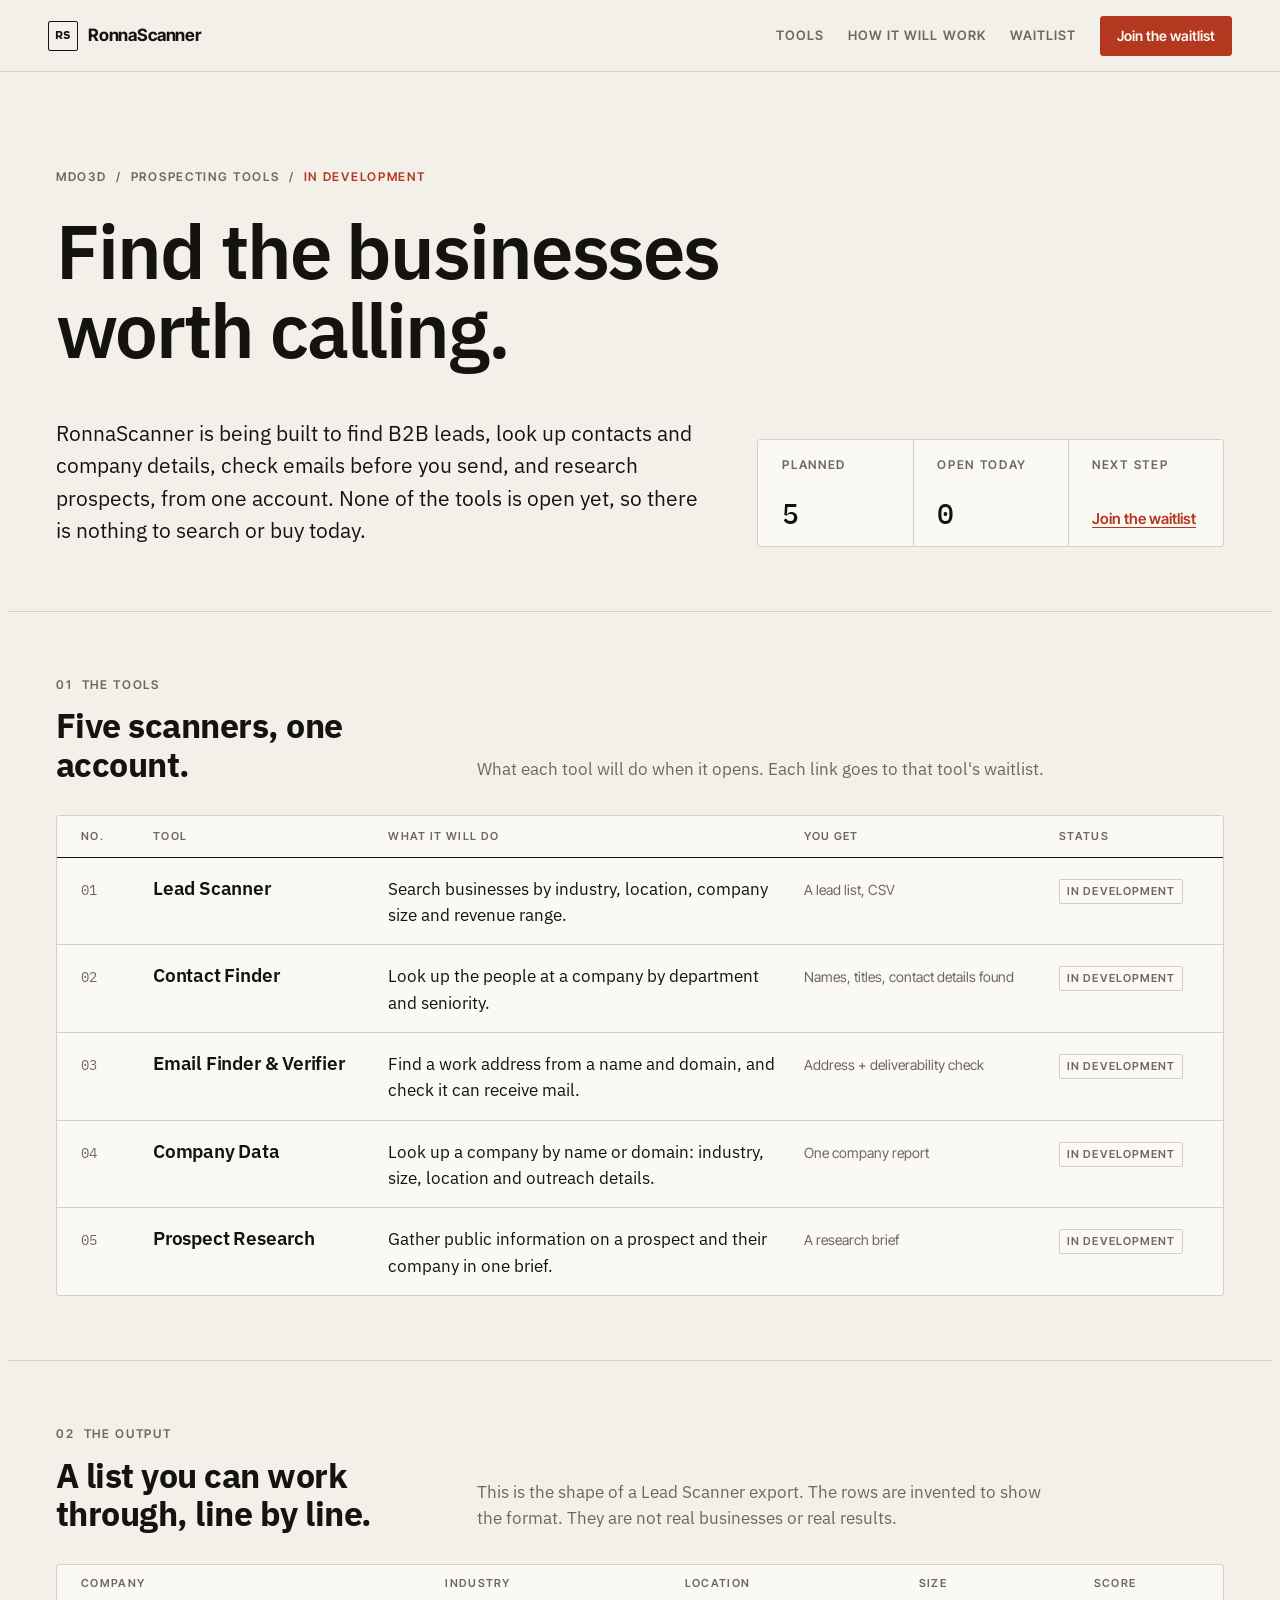
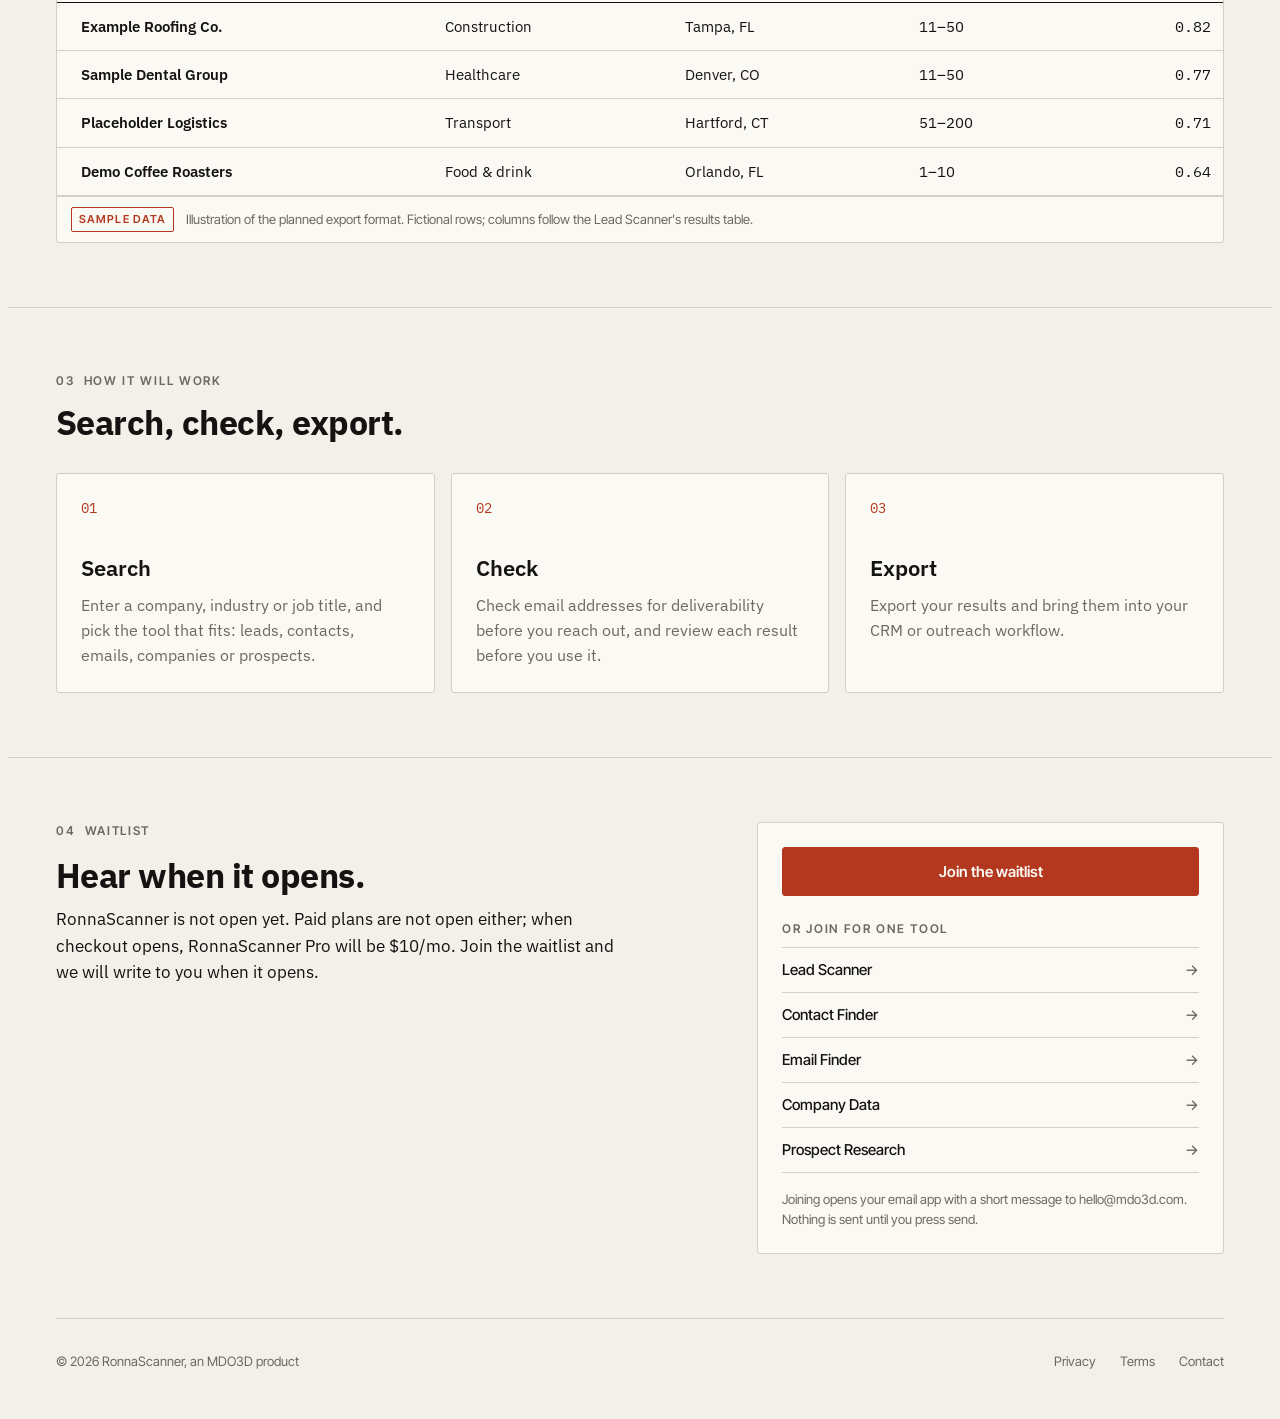
==== commit 95def7ec: "pricing: RonnaScanner Pro will be $10/mo (decision 2026-10-14), reapplied on current main" ====
--- a/index.html
+++ b/index.html
@@ -33,17 +33,15 @@
 <!-- SEO:END -->
     <meta name="viewport" content="width=device-width, initial-scale=1.0">
     <meta name="author" content="RonnaScanner">
-
-    <meta name="viewport" content="width=device-width, initial-scale=1.0">
-    <meta name="author" content="RonnaScanner">
     <meta name="twitter:site" content="@ronnascanner">
     <link rel="preconnect" href="https://fonts.googleapis.com">
     <link rel="preconnect" href="https://fonts.gstatic.com" crossorigin>
     <link href="https://fonts.googleapis.com/css2?family=Inter+Tight:wght@500;600;700&amp;family=IBM+Plex+Sans:wght@400;500;600;700&amp;family=IBM+Plex+Mono:wght@400;500&amp;display=swap" rel="stylesheet">
-    <link rel="stylesheet" href="/css/mdo-brand.css">
+    <link rel="stylesheet" href="/css/ronna-brand.css">
     <link rel="stylesheet" href="/css/ronna.css">
+    <script src="/js/consent.js" defer></script>
 </head>
-<body class="mdo f-data">
+<body class="rs ronna">
 <a class="skip-link" href="#main-content">Skip to content</a>
 
 <nav class="mdo-hdr rs-hdr" aria-label="Main">
@@ -165,7 +163,7 @@
         <div class="rs-cta-copy">
             <p class="label">04 &nbsp;Waitlist</p>
             <h2 id="wait-title">Hear when it opens.</h2>
-            <p>RonnaScanner is not open yet. Paid plans are not open either; pricing will be posted here before checkout opens. Join the waitlist and we will write to you when it opens.</p>
+            <p>RonnaScanner is not open yet. Paid plans are not open either; when checkout opens, RonnaScanner Pro will be $10/mo. Join the waitlist and we will write to you when it opens.</p>
         </div>
         <div class="rs-cta-act box">
             <a href="https://leads.ronnascanner.com/#waitlist" class="btn">Join the waitlist</a>
--- a/css/ronna-brand.css
+++ b/css/ronna-brand.css
@@ -0,0 +1,63 @@
+/* Ronna identity (2026-10-16). Ronna keeps its own identity, separate from the MDO family tokens
+   (Principal review 10-16: "i dont think it needs to be continuous with ronna scanner").
+   Values unchanged from the brand pass: paper, ink, one red accent, IBM Plex. Body class: "rs ronna".
+   Rules: radius <= 4px, no pills, no one-sided accent borders, no emoji icons, hairline rules. */
+
+:root{
+  --ui:"Inter Tight",system-ui,-apple-system,sans-serif;
+  --mono:"IBM Plex Mono",ui-monospace,SFMono-Regular,monospace;
+  --r-sm:2px; --r-md:3px; --r-lg:4px;
+  --maxw:1264px; --gutter:48px; --hdr-h:72px;
+  --s1:4px;--s2:8px;--s3:12px;--s4:16px;--s5:24px;--s6:32px;--s7:48px;--s8:64px;--s9:96px;
+  --t-label:12px;--t-small:14px;--t-body:17px;--t-lead:21px;--t-h3:22px;--t-h2:34px;--t-h1:56px;--t-display:76px;
+  --ease:cubic-bezier(.2,.7,.2,1);
+}
+@media (max-width:720px){ :root{ --gutter:16px; --t-h2:26px; --t-h1:38px; --t-display:46px; --t-lead:19px; } }
+
+.ronna    { --bg:#F3F0E9; --fg:#141311; --mute:#6E685F; --rule:#D5CFC3; --surface:#FBF9F4; --accent:#B4381F; --on-accent:#FBF9F4; --ok:#2F6B3E; --warn:#9A6A12; --display:"IBM Plex Sans","Inter Tight",sans-serif; --body:"IBM Plex Sans",system-ui,sans-serif; }
+.ronna.dark{ --bg:#111111; --fg:#ECE8E1; --mute:#8D877E; --rule:#2B2A28; --surface:#181816; --accent:#D9483B; --on-accent:#111111; --ok:#5FA36F; --warn:#D4A23A; }
+
+/* base */
+.rs{background:var(--bg);color:var(--fg);font-family:var(--body);font-size:var(--t-body);line-height:1.55;-webkit-font-smoothing:antialiased}
+.rs .wrap{max-width:var(--maxw);margin:0 auto;padding:0 var(--gutter)}
+.rs .label{font-family:var(--ui);font-size:var(--t-label);font-weight:600;letter-spacing:.14em;text-transform:uppercase;color:var(--mute)}
+.rs .display{font-family:var(--display);font-size:var(--t-display);line-height:1.04;letter-spacing:-.025em;font-weight:600}
+.rs h1{font-family:var(--display);font-size:var(--t-h1);line-height:1.08;letter-spacing:-.02em}
+.rs h2{font-family:var(--display);font-size:var(--t-h2);line-height:1.12;letter-spacing:-.015em}
+.rs .lead{font-size:var(--t-lead);color:var(--fg);max-width:36em}
+.rs .num{font-family:var(--mono);font-variant-numeric:tabular-nums}
+.rs :focus-visible{outline:2px solid var(--accent);outline-offset:2px}
+
+/* header / footer: identical structure on every MDO site */
+.mdo-hdr{display:flex;align-items:center;justify-content:space-between;min-height:var(--hdr-h);border-bottom:1px solid var(--rule);gap:var(--s5)}
+.mdo-hdr .mark{display:flex;align-items:center;gap:10px;font-family:var(--ui);font-weight:700;font-size:17px;letter-spacing:-.01em}
+.mdo-hdr nav{display:flex;gap:var(--s5);font-family:var(--ui);font-size:13px;font-weight:600;letter-spacing:.08em;text-transform:uppercase}
+.mdo-hdr nav a[aria-current]{color:var(--accent)}
+.mdo-ftr{display:flex;flex-wrap:wrap;justify-content:space-between;gap:var(--s4);padding:var(--s6) 0 var(--s7);border-top:1px solid var(--rule);font-family:var(--ui);font-size:13px;color:var(--mute)}
+.mdo-ftr a{color:var(--mute)} .mdo-ftr a:hover{color:var(--fg)}
+
+/* components */
+.btn{display:inline-flex;align-items:center;justify-content:center;min-height:44px;font-family:var(--ui);font-weight:600;font-size:15px;padding:12px 22px;border-radius:var(--r-md);background:var(--accent);color:var(--on-accent);border:1px solid var(--accent);cursor:pointer;text-decoration:none;transition:background var(--ease) .18s}
+.btn:hover{filter:brightness(1.06)}
+.btn.ghost{background:transparent;color:var(--fg);border-color:var(--rule)}
+.btn:disabled,.btn[aria-disabled=true]{opacity:.45;cursor:not-allowed}
+.box{border:1px solid var(--rule);border-radius:var(--r-md);background:var(--surface)}
+.tag{display:inline-block;font-family:var(--ui);font-size:11px;font-weight:600;letter-spacing:.1em;text-transform:uppercase;padding:3px 7px;border:1px solid var(--rule);border-radius:var(--r-sm);color:var(--mute)}
+.field{display:flex;flex-direction:column;gap:6px}
+.field label{font-family:var(--ui);font-size:var(--t-label);font-weight:600;letter-spacing:.12em;text-transform:uppercase;color:var(--mute)}
+.field input,.field select,.field textarea{font:inherit;font-size:16px;min-height:44px;padding:10px 12px;background:var(--bg);color:var(--fg);border:1px solid var(--rule);border-radius:var(--r-md)}
+.field input:focus,.field select:focus,.field textarea:focus{border-color:var(--fg);outline:none}
+table.t{width:100%;border-collapse:collapse;font-size:15px}
+table.t th{font-family:var(--ui);font-size:11px;font-weight:600;letter-spacing:.12em;text-transform:uppercase;color:var(--mute);text-align:left;padding:10px 12px;border-bottom:1px solid var(--fg)}
+table.t td{padding:12px;border-bottom:1px solid var(--rule);vertical-align:top}
+table.t td.n{text-align:right;font-family:var(--mono)}
+figure.frame{border:1px solid var(--rule);border-radius:var(--r-md);overflow:hidden;background:var(--surface)}
+figure.frame figcaption{font-family:var(--ui);font-size:13px;color:var(--mute);padding:10px 14px;border-top:1px solid var(--rule)}
+
+/* states */
+.state{border:1px dashed var(--rule);border-radius:var(--r-md);padding:var(--s6);text-align:center;color:var(--mute)}
+.state h3{color:var(--fg);font-family:var(--display);font-size:var(--t-h3);margin-bottom:var(--s2)}
+.skel{background:linear-gradient(var(--rule),var(--rule));opacity:.5;border-radius:var(--r-sm);height:14px}
+.notice{border:1px solid var(--rule);border-radius:var(--r-md);padding:12px 16px;font-family:var(--ui);font-size:14px}
+.notice.err{border-color:var(--accent);color:var(--fg)}
+@media (prefers-reduced-motion:reduce){*{transition:none!important;animation:none!important}}
--- a/css/ronna.css
+++ b/css/ronna.css
@@ -1,5 +1,5 @@
 /* ronnascanner.com: MDO "data" family, sub-brand Ronna (brand v1, 2026-10-16).
-   Tokens in /css/mdo-brand.css (copy of mdo3d shared/brand/mdo-brand.css). Radius <= 4px, no pills, no gradients, no emoji. */
+   Tokens in /css/ronna-brand.css (Ronna's own tokens). Radius <= 4px, no pills, no gradients, no emoji. */
 *,*::before,*::after{box-sizing:border-box;margin:0;padding:0}
 html{scroll-behavior:smooth}
 body{min-height:100vh}
@@ -18,7 +18,7 @@
 .nav-toggle{display:none;width:44px;height:44px;border:1px solid var(--rule);border-radius:var(--r-md);background:transparent;color:var(--fg);font-size:18px;cursor:pointer}
 
 /* hero */
-.mdo .rs-hero{padding-top:var(--s9);padding-bottom:var(--s8);border-bottom:1px solid var(--rule)}
+.rs .rs-hero{padding-top:var(--s9);padding-bottom:var(--s8);border-bottom:1px solid var(--rule)}
 .rs-hero .label{margin-bottom:var(--s5)}
 .rs-status-word{color:var(--accent)}
 .rs-hero .display{max-width:13em;margin-bottom:var(--s7)}
@@ -33,7 +33,7 @@
 .rs-status dd a{font-size:15px;white-space:nowrap;font-family:var(--ui);color:var(--accent);text-underline-offset:3px}
 
 /* sections */
-.mdo .rs-section{padding-top:var(--s8);padding-bottom:var(--s8);border-bottom:1px solid var(--rule)}
+.rs .rs-section{padding-top:var(--s8);padding-bottom:var(--s8);border-bottom:1px solid var(--rule)}
 .rs-section-head{display:grid;grid-template-columns:minmax(0,4fr) minmax(0,8fr);column-gap:var(--s7);row-gap:var(--s3);margin-bottom:var(--s6);align-items:end}
 .rs-section-head .label{grid-column:1/-1}
 .rs-section-head h2{grid-column:1}
@@ -104,11 +104,11 @@
   .rs-hdr.nav-open .nav-links{display:flex}
   .rs-hdr .nav-links a{min-height:48px;display:flex;align-items:center;border-top:1px solid var(--rule)}
   .rs-hdr .nav-links a.btn{justify-content:center;margin-top:var(--s3);border-top:0}
-  .mdo .rs-hero{padding-top:var(--s7);padding-bottom:var(--s7)}
+  .rs .rs-hero{padding-top:var(--s7);padding-bottom:var(--s7)}
   .rs-hero .display{margin-bottom:var(--s5)}
-  .mdo .rs-section{padding-top:var(--s7);padding-bottom:var(--s7)}
+  .rs .rs-section{padding-top:var(--s7);padding-bottom:var(--s7)}
   .rs-status>div{padding:var(--s3)}
   .rs-status dd{font-size:22px}
   .rs-legal a{padding:12px 0;margin:-12px 0}
 }
-.mdo .rs-cta{border-bottom:0}
+.rs .rs-cta{border-bottom:0}
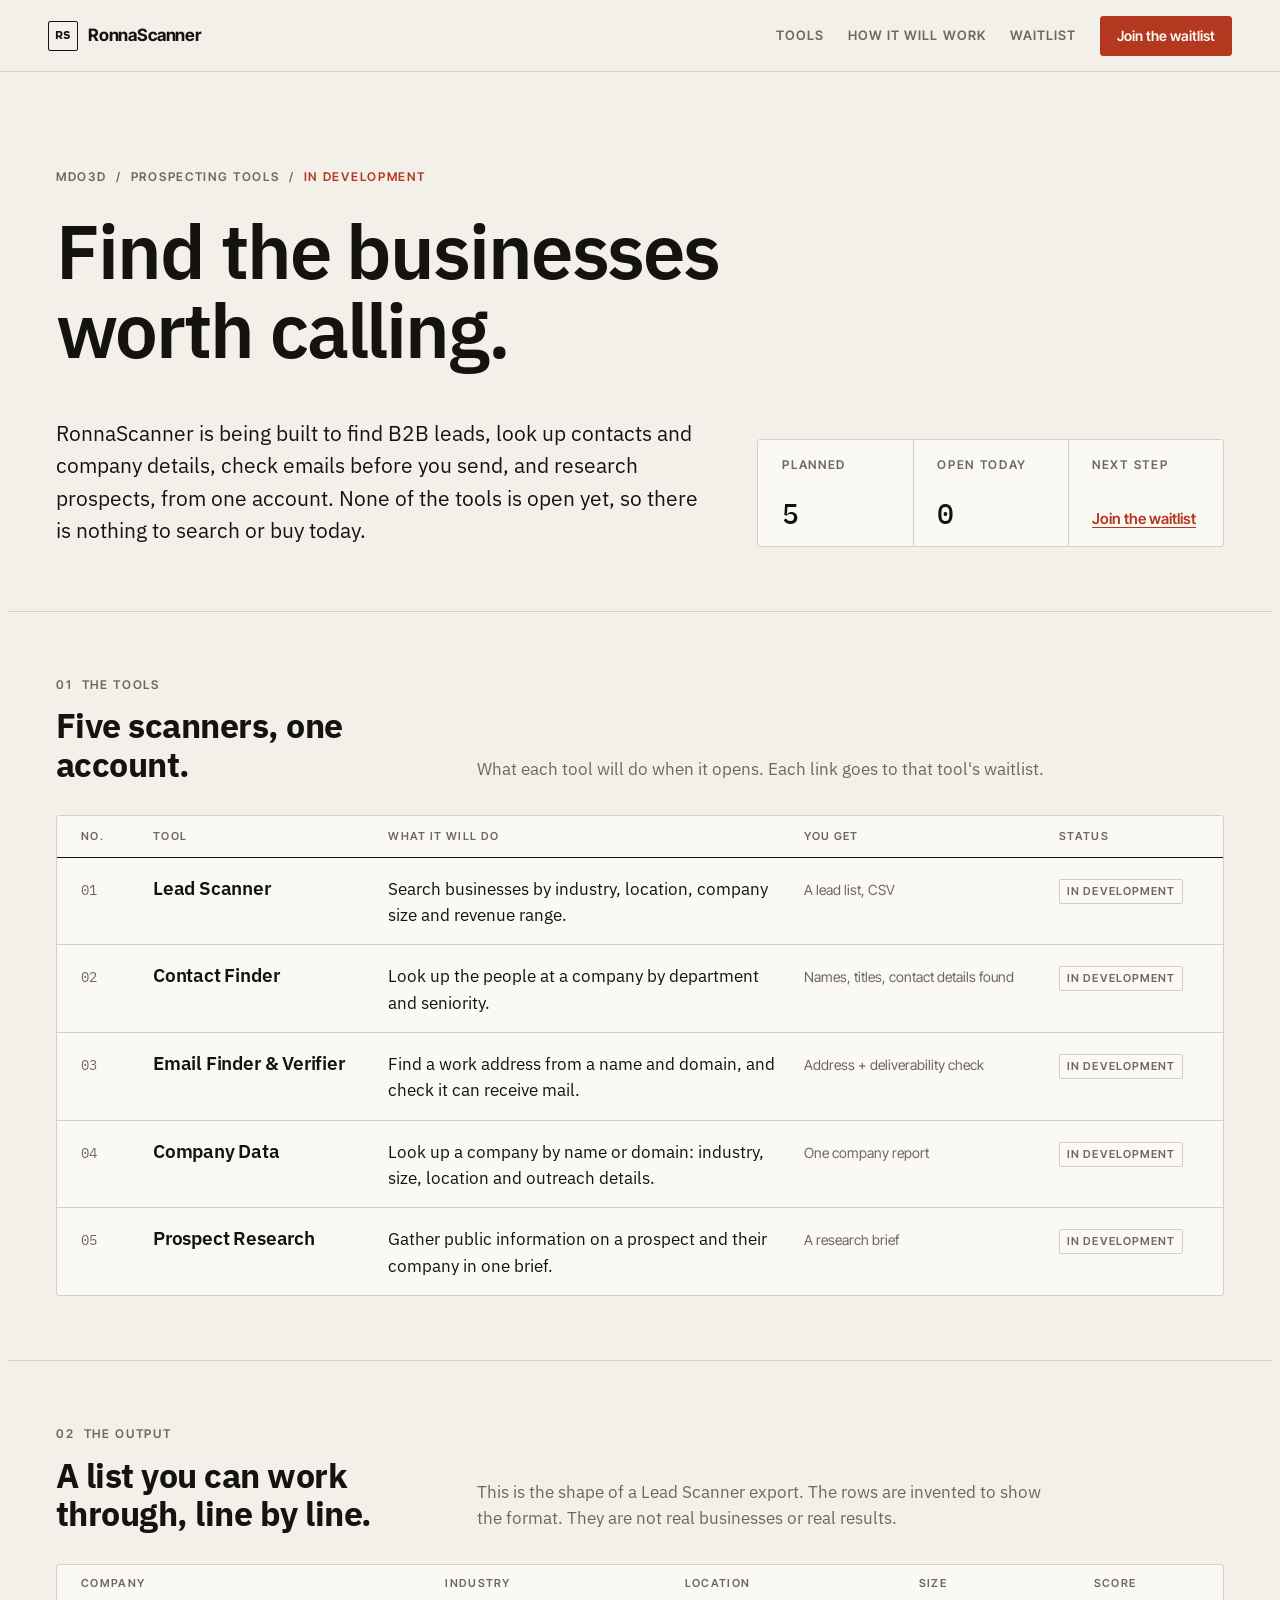
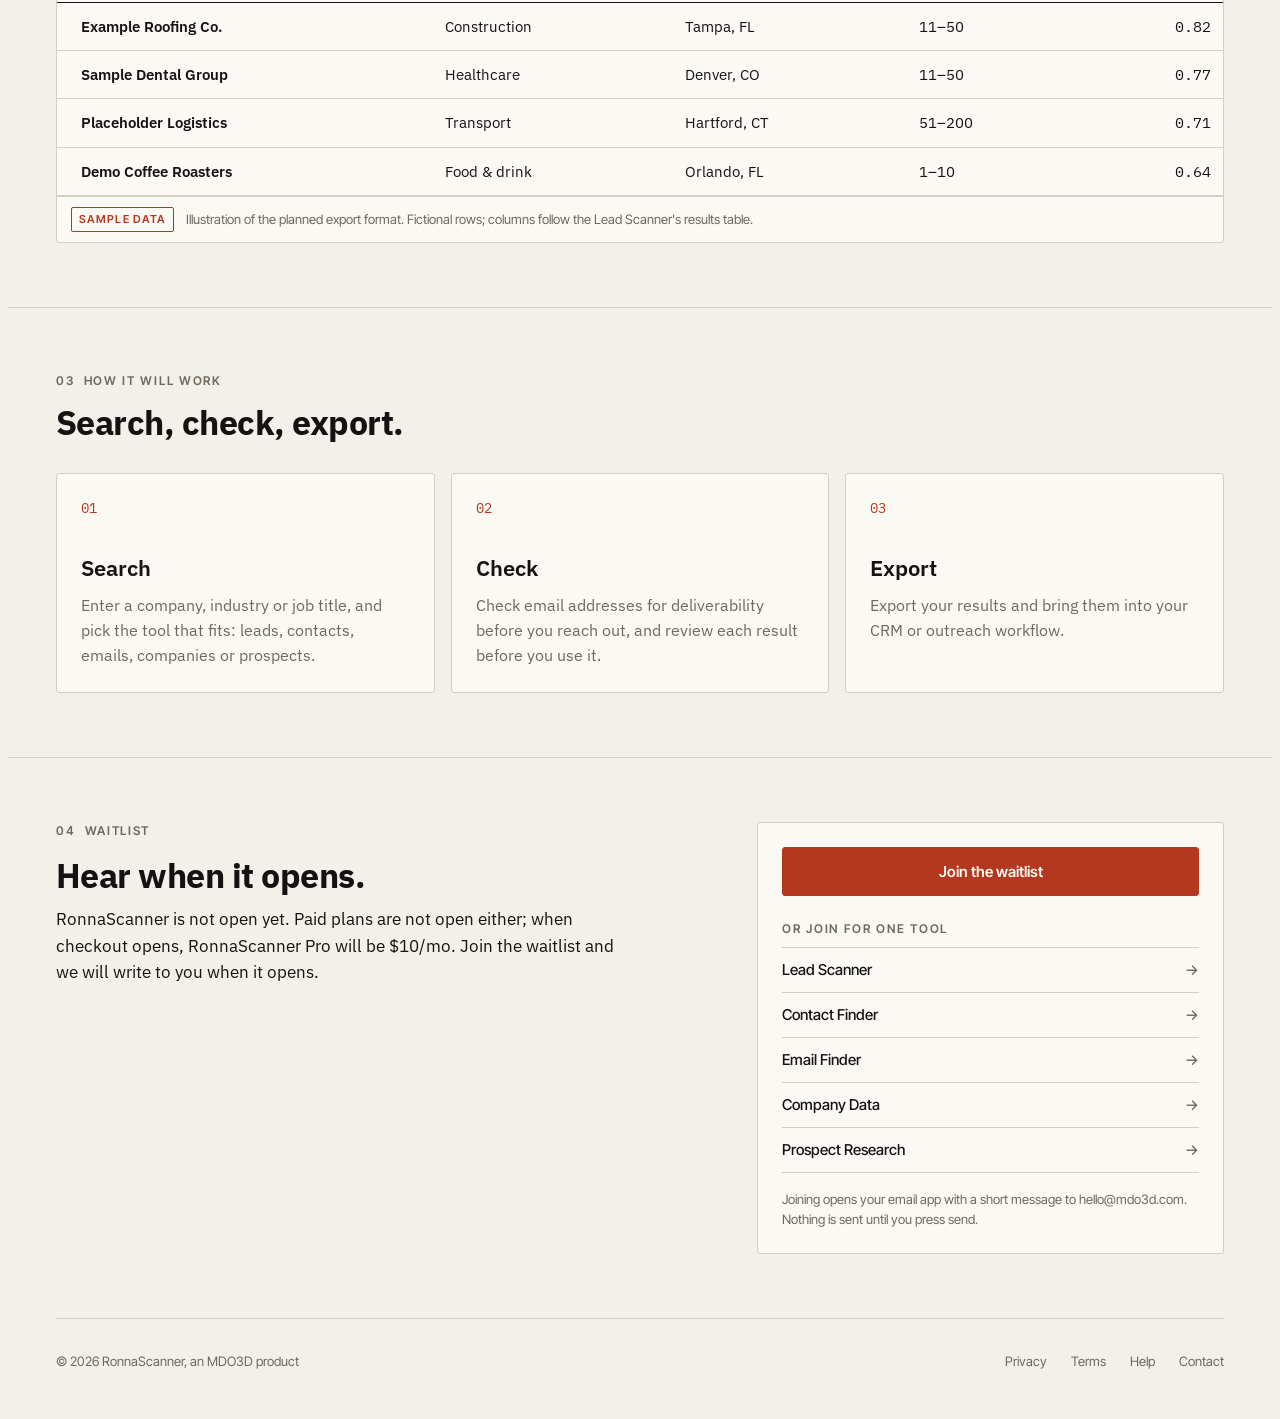
==== commit a91d41a7: "crawl29: add /help page (waitlist-honest) and footer link (HQ3 cycle 29)" ====
--- a/index.html
+++ b/index.html
@@ -184,7 +184,7 @@
 <footer class="wrap">
     <div class="mdo-ftr">
         <span>&copy; 2026 RonnaScanner, an <a href="https://mdo3d.com">MDO3D</a> product</span>
-        <span class="rs-legal"><a href="/privacy">Privacy</a><a href="/terms">Terms</a><a href="/contact">Contact</a></span>
+        <span class="rs-legal"><a href="/privacy">Privacy</a><a href="/terms">Terms</a><a href="/help">Help</a><a href="/contact">Contact</a></span>
     </div>
 </footer>
 <script src="/js/site.js" defer></script>
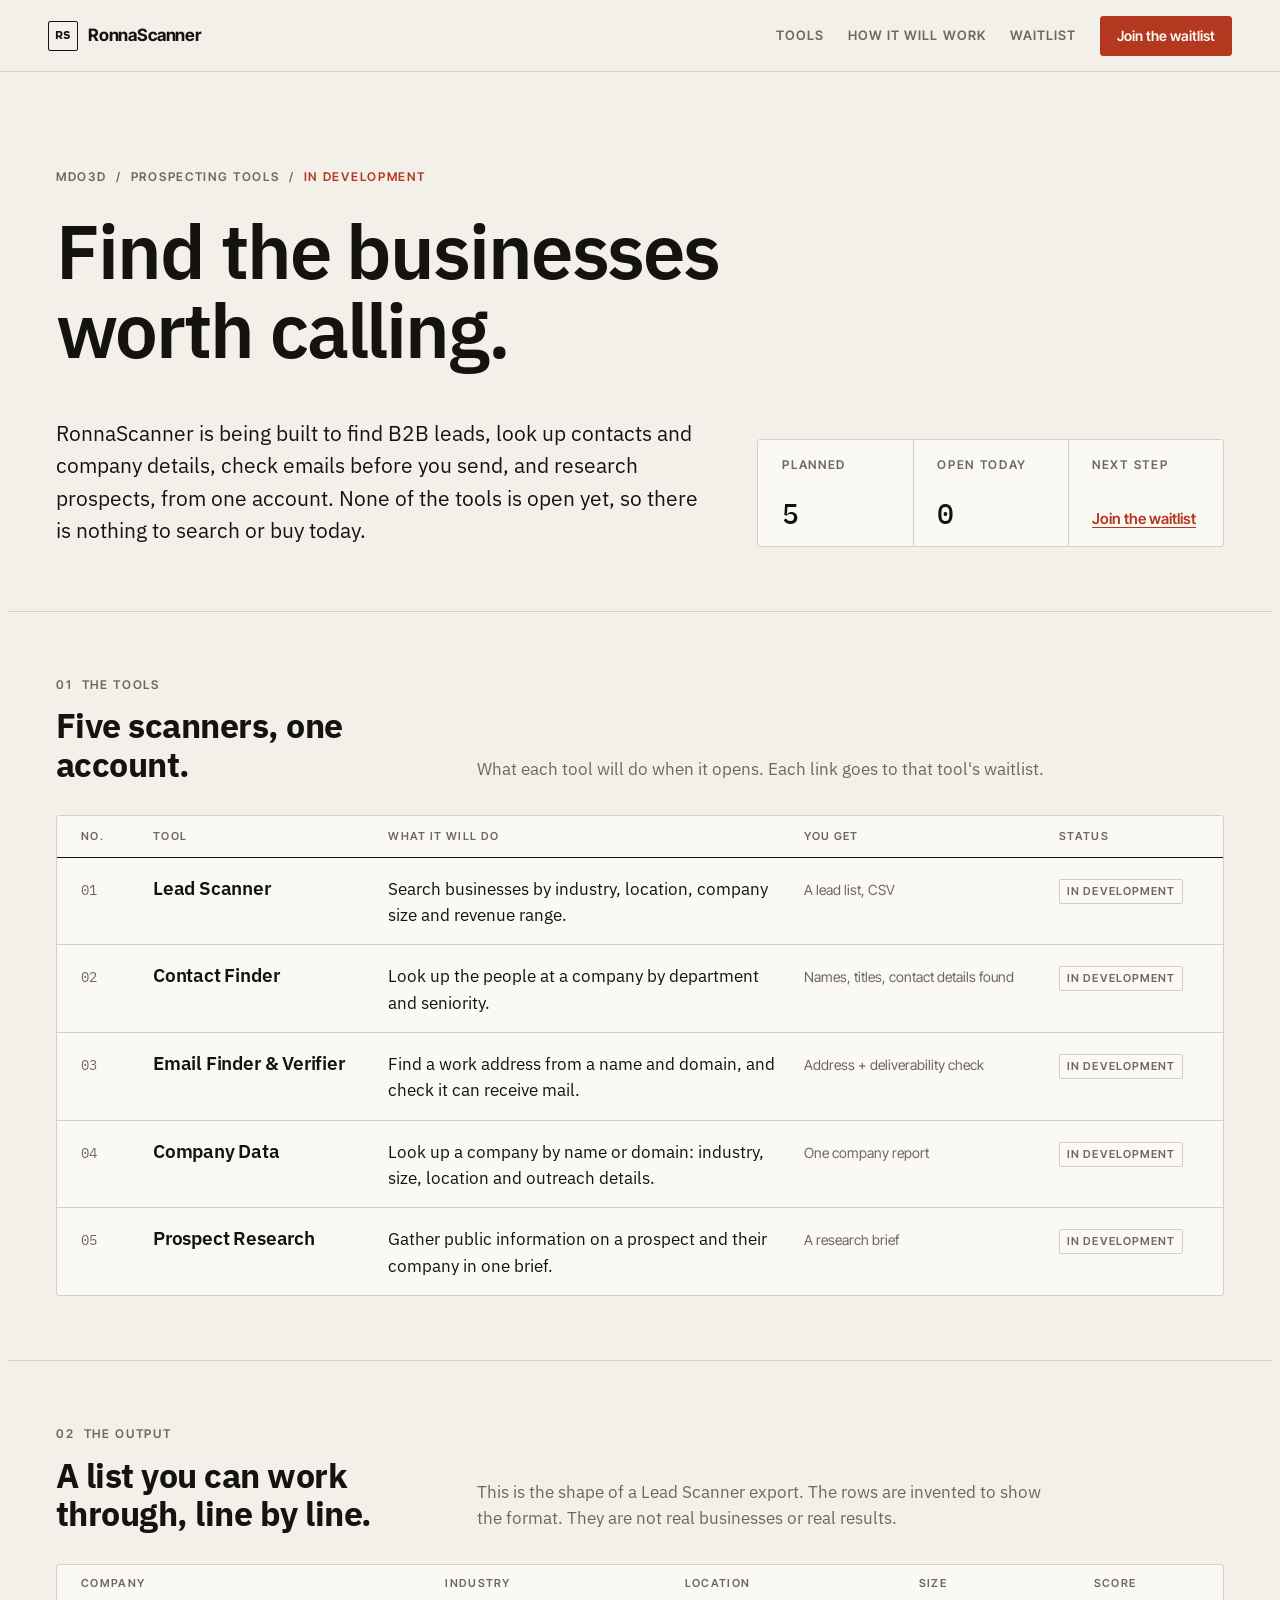
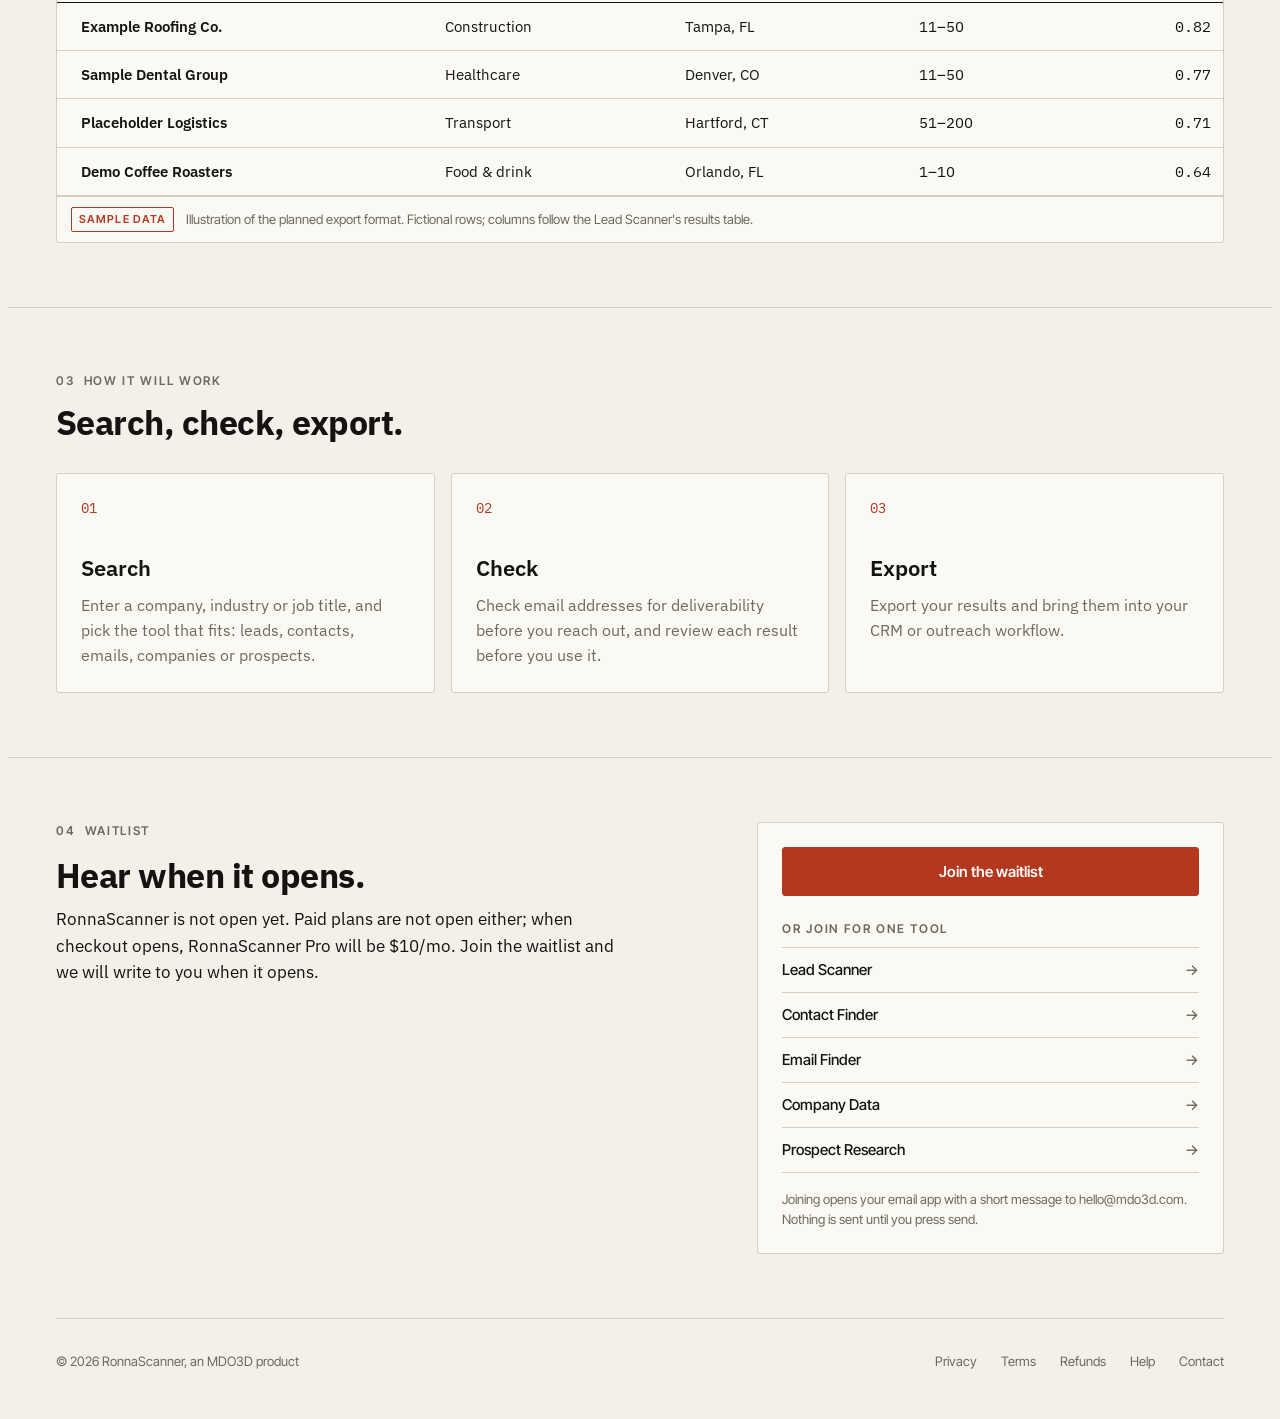
==== commit 034aa275: "ronnascanner: /refund and /refunds alias to the refund page, footer Refunds link, /help header nav, " ====
--- a/index.html
+++ b/index.html
@@ -184,7 +184,7 @@
 <footer class="wrap">
     <div class="mdo-ftr">
         <span>&copy; 2026 RonnaScanner, an <a href="https://mdo3d.com">MDO3D</a> product</span>
-        <span class="rs-legal"><a href="/privacy">Privacy</a><a href="/terms">Terms</a><a href="/help">Help</a><a href="/contact">Contact</a></span>
+        <span class="rs-legal"><a href="/privacy">Privacy</a><a href="/terms">Terms</a><a href="/refund">Refunds</a><a href="/help">Help</a><a href="/contact">Contact</a></span>
     </div>
 </footer>
 <script src="/js/site.js" defer></script>
